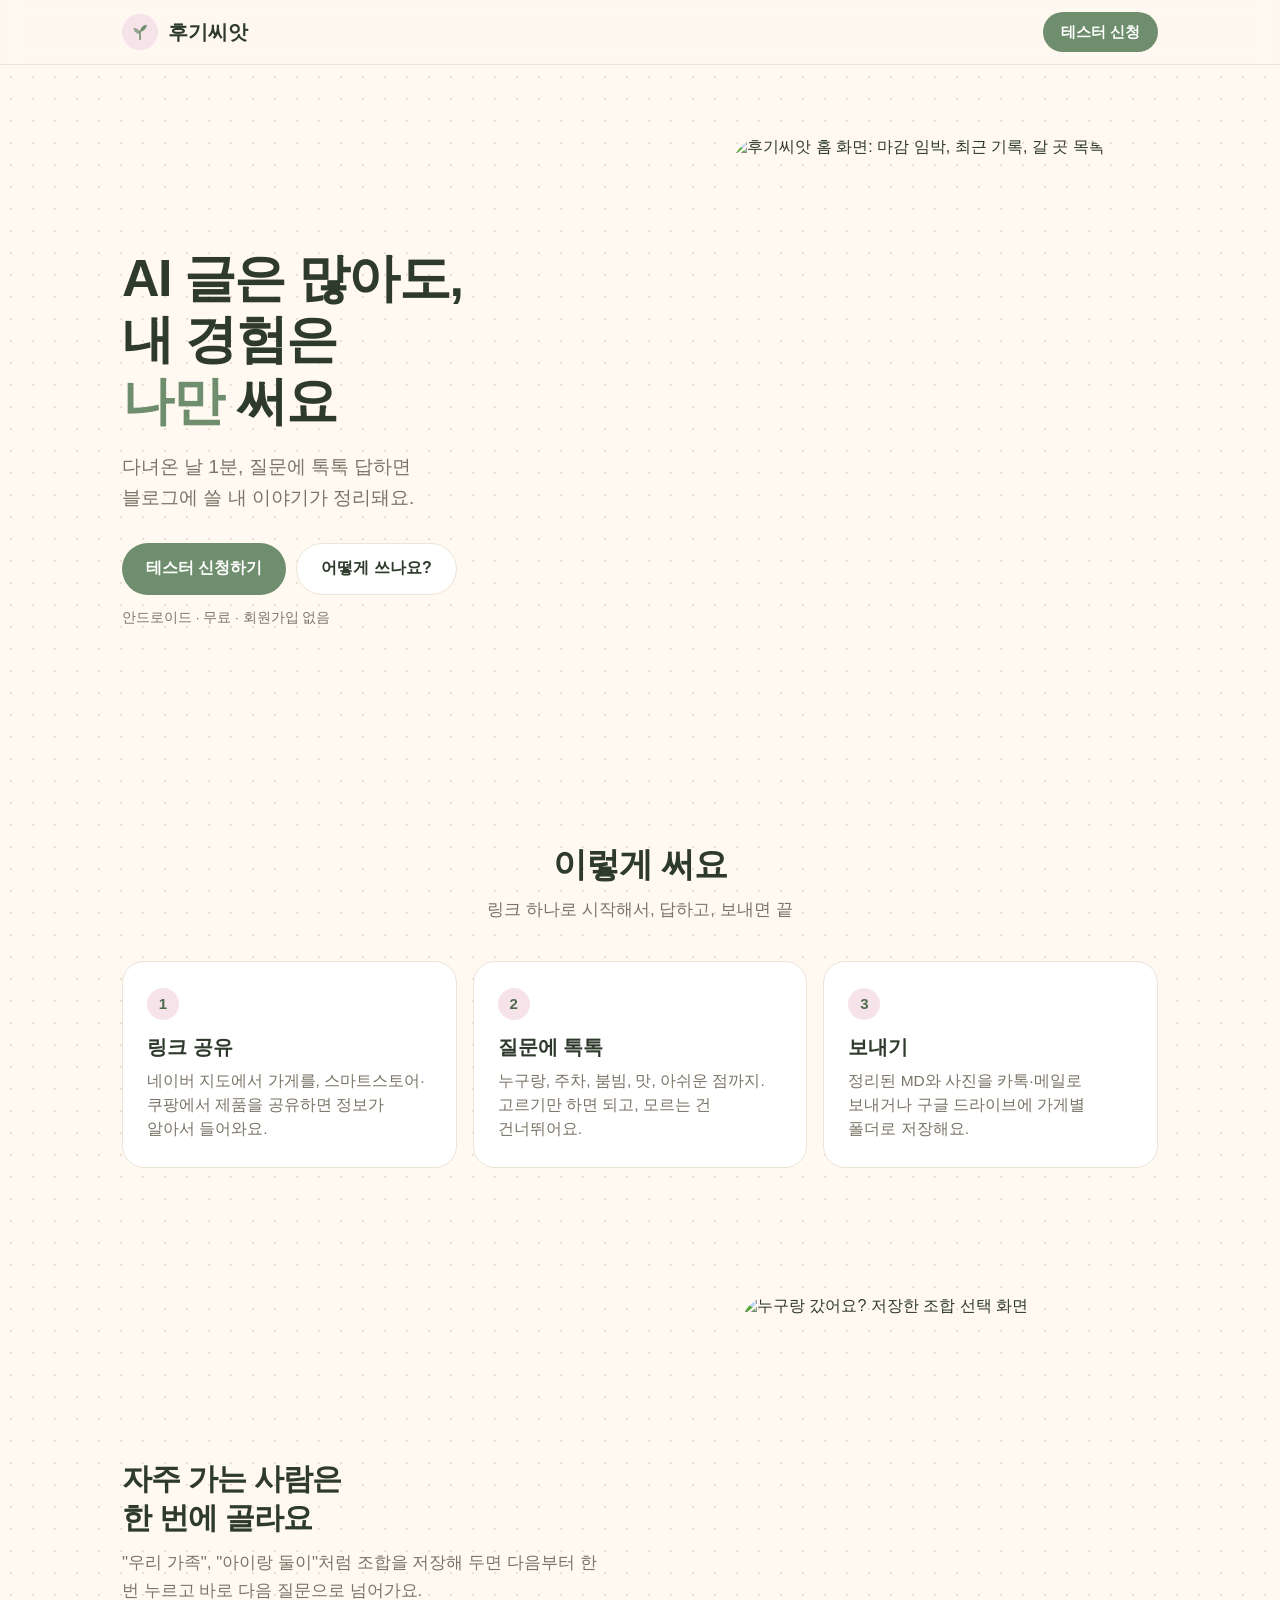
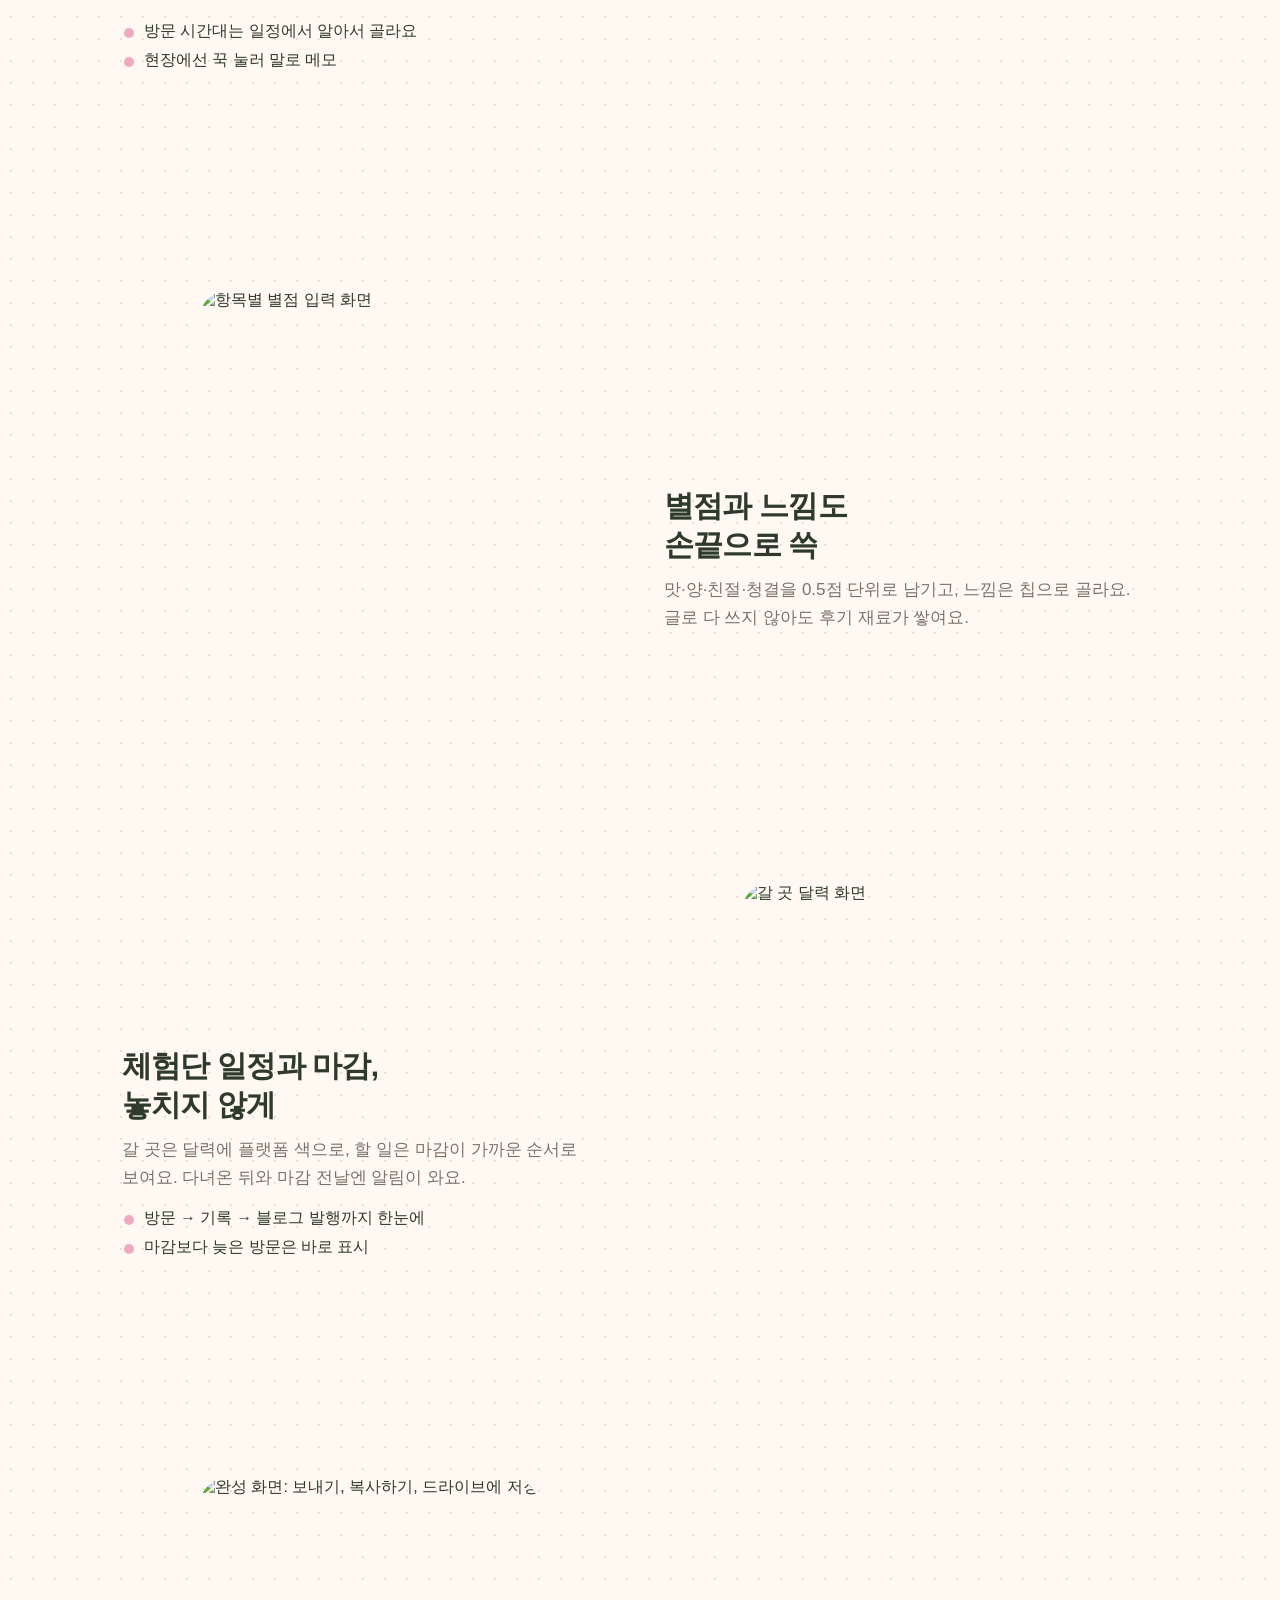
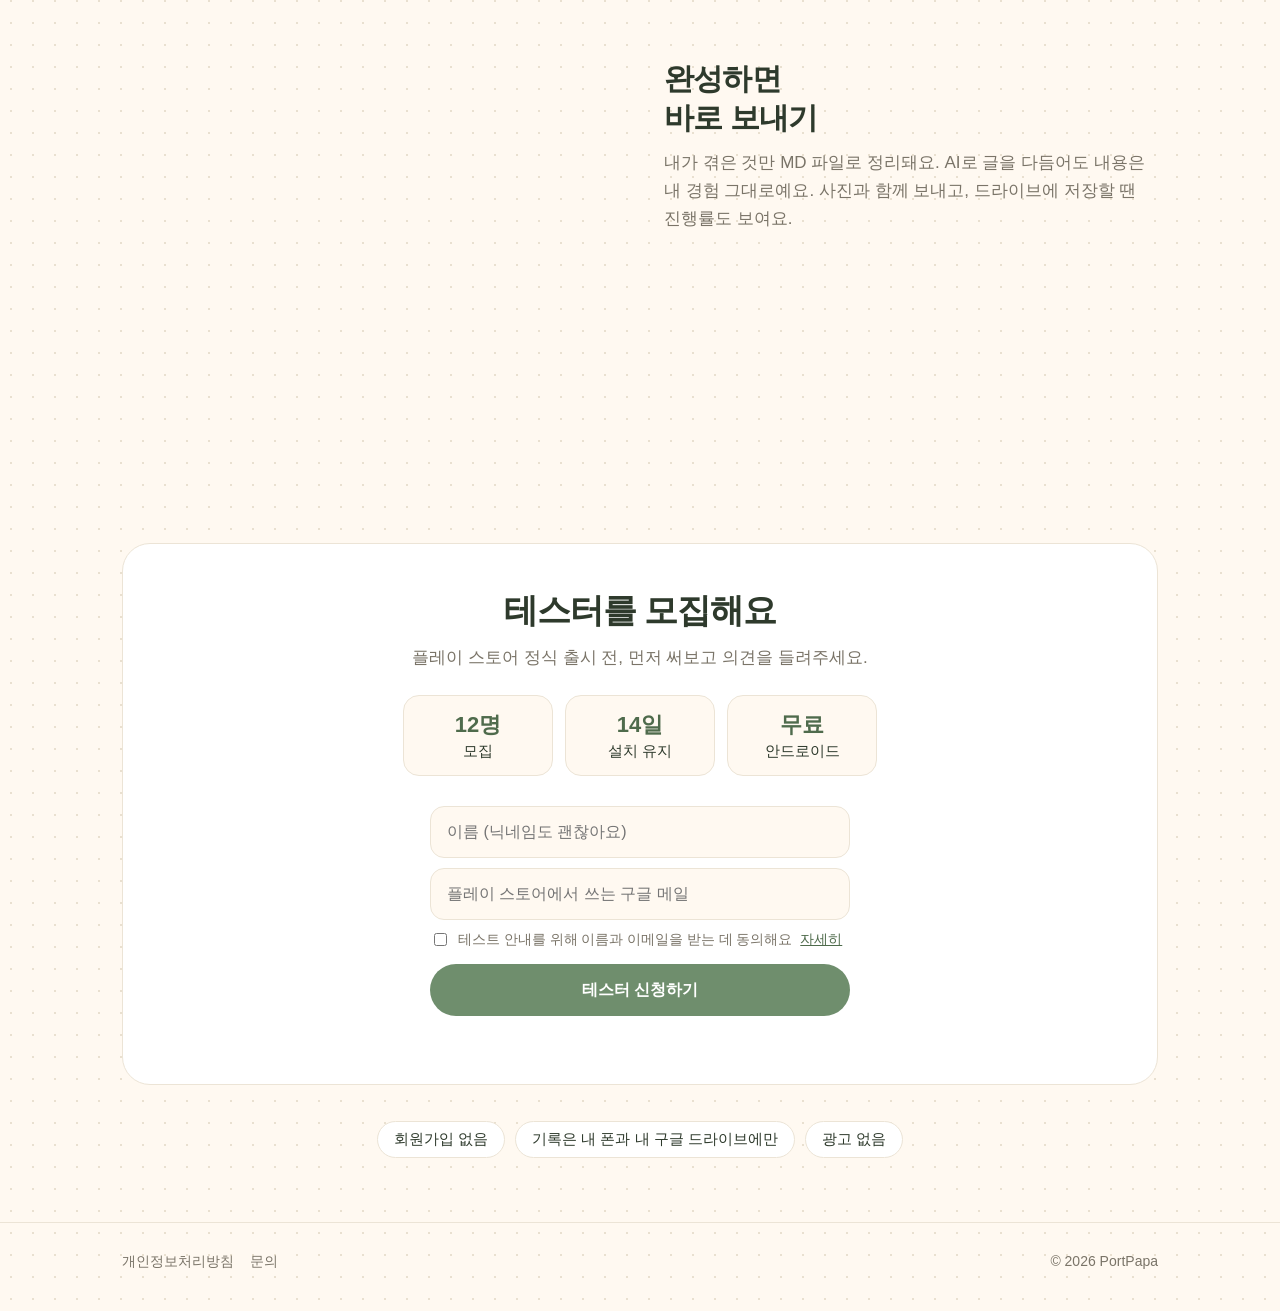
==== public/app/index.html @ 8b4eb690 "hugissiat.com 글쓰기 설정 스튜디오 1차: 블로그 디자인 결 분석, 글 구성 6종, 네이버 에디터형 미리보기, 설정 파일" ====
<!doctype html>
<html lang="ko">
<head>
<meta charset="utf-8">
<meta name="viewport" content="width=device-width,initial-scale=1,viewport-fit=cover">
<title>후기씨앗 - 내 경험으로 쓰는 블로그</title>
<meta name="description" content="AI가 쓴 티 나는 글 말고, 내가 겪은 이야기로. 다녀온 날 1분, 질문에 답하면 블로그 글감이 정리돼요.">
<meta property="og:title" content="후기씨앗 - 내 경험으로 쓰는 블로그">
<meta property="og:description" content="AI 글은 많아도, 내 경험은 나만 써요.">
<meta property="og:image" content="https://app.hugissiat.com/img/feature-1024x500.png">
<meta property="og:url" content="https://app.hugissiat.com/">
<meta name="theme-color" content="#6F8E6D">
<link rel="icon" href="/img/icon-512.png">
<link rel="preload" as="font" type="font/woff2" crossorigin href="https://cdn.jsdelivr.net/gh/projectnoonnu/2404@1.0/Freesentation-7Bold.woff2">
<style>
@font-face{font-family:'Freesentation';src:url('https://cdn.jsdelivr.net/gh/projectnoonnu/2404@1.0/Freesentation-4Regular.woff2') format('woff2');font-weight:400;font-display:swap}
@font-face{font-family:'Freesentation';src:url('https://cdn.jsdelivr.net/gh/projectnoonnu/2404@1.0/Freesentation-6SemiBold.woff2') format('woff2');font-weight:600;font-display:swap}
@font-face{font-family:'Freesentation';src:url('https://cdn.jsdelivr.net/gh/projectnoonnu/2404@1.0/Freesentation-8ExtraBold.woff2') format('woff2');font-weight:800;font-display:swap}
:root{--sage:#6F8E6D;--sage-d:#4F6B4C;--ink:#2E3A2C;--sub:#7A7468;--blush:#F6E2E9;--petal:#EFA9C0;--bg:#FFF9F1;--line:#ECE4D6;--card:#fff}
*{box-sizing:border-box}
html{scroll-behavior:smooth}
body{margin:0;font-family:'Freesentation',-apple-system,'Apple SD Gothic Neo','Malgun Gothic',sans-serif;color:var(--ink);background:var(--bg);background-image:radial-gradient(#E9E0D0 1px,transparent 1px);background-size:22px 22px;-webkit-font-smoothing:antialiased;word-break:keep-all}
a{color:inherit}
.wrap{max-width:1080px;margin:0 auto;padding:0 22px}
header{position:sticky;top:0;z-index:10;background:rgba(255,249,241,.86);backdrop-filter:blur(10px);border-bottom:1px solid var(--line)}
header .wrap{display:flex;align-items:center;justify-content:space-between;height:64px}
.logo{display:flex;align-items:center;gap:10px;font-weight:800;font-size:20px;text-decoration:none}
.logo i{width:36px;height:36px;border-radius:50%;background:var(--blush);display:flex;align-items:center;justify-content:center;color:var(--sage)}
.logo svg{width:22px;height:22px}
.btn{display:inline-flex;align-items:center;justify-content:center;gap:8px;height:52px;padding:0 24px;border-radius:26px;background:var(--sage);color:#fff;font-weight:700;font-size:16px;text-decoration:none;border:0;transition:background .15s}
.btn:hover{background:var(--sage-d)}
.btn.ghost{background:var(--card);color:var(--ink);border:1px solid var(--line)}
.btn.sm{height:40px;padding:0 18px;font-size:14.5px}
.hero{display:grid;grid-template-columns:1.05fr .95fr;gap:40px;align-items:center;padding:72px 0 40px}
.hero h1{font-size:52px;line-height:1.18;letter-spacing:-1.5px;margin:0;font-weight:800}
.hero h1 em{font-style:normal;color:var(--sage)}
.hero p{font-size:19px;line-height:1.6;color:var(--sub);margin:20px 0 30px}
.cta{display:flex;gap:10px;flex-wrap:wrap}
.note{font-size:13.5px;color:var(--sub);margin-top:14px}
.shot{position:relative;overflow:hidden;border-radius:8.76% 8.76% 0 0/5.54% 5.54% 0 0;aspect-ratio:822/1300;-webkit-mask-image:linear-gradient(180deg,#000 82%,transparent);mask-image:linear-gradient(180deg,#000 82%,transparent)}
.shot img{width:100%;display:block}
.hero .shot{max-width:380px;justify-self:center;width:100%}
section{padding:64px 0}
.h2{font-size:34px;letter-spacing:-1px;margin:0 0 10px;font-weight:800;text-align:center}
.lead{font-size:17px;color:var(--sub);text-align:center;margin:0 0 40px}
.steps{display:grid;grid-template-columns:repeat(3,1fr);gap:16px}
.step{background:var(--card);border:1px solid var(--line);border-radius:22px;padding:26px 24px}
.step b{display:inline-flex;width:32px;height:32px;border-radius:50%;background:var(--blush);color:var(--sage-d);align-items:center;justify-content:center;font-size:15px;margin-bottom:14px}
.step h3{margin:0 0 8px;font-size:20px}
.step p{margin:0;color:var(--sub);line-height:1.55;font-size:15.5px}
.feats{display:grid;gap:56px}
.feat{display:grid;grid-template-columns:1fr 1fr;gap:48px;align-items:center}
.feat:nth-child(even) .txt{order:2}
.feat .txt h3{font-size:30px;letter-spacing:-.8px;margin:0 0 12px;line-height:1.3}
.feat .txt p{font-size:17px;color:var(--sub);line-height:1.65;margin:0}
.feat .txt ul{margin:16px 0 0;padding:0;list-style:none;display:grid;gap:8px}
.feat .txt li{font-size:15.5px;padding-left:22px;position:relative}
.feat .txt li::before{content:'';position:absolute;left:2px;top:7px;width:10px;height:10px;border-radius:50%;background:var(--petal)}
.feat .shot{max-width:340px;width:100%;justify-self:center}
.tester{background:var(--card);border:1px solid var(--line);border-radius:28px;padding:44px 32px;text-align:center}
.tester .h2{margin-bottom:12px}
.tl{display:flex;justify-content:center;gap:12px;flex-wrap:wrap;margin:26px 0 30px}
.tl div{background:var(--bg);border:1px solid var(--line);border-radius:16px;padding:14px 18px;font-size:15px;min-width:150px}
.tl div b{display:block;font-size:22px;color:var(--sage-d);margin-bottom:2px}
.trust{display:flex;justify-content:center;gap:10px;flex-wrap:wrap;margin-top:36px}
.trust span{background:var(--card);border:1px solid var(--line);border-radius:999px;padding:8px 16px;font-size:14.5px}
[hidden]{display:none!important}
.tform{display:grid;gap:10px;max-width:420px;margin:0 auto;text-align:left}
.tform input[type=text],.tform input[type=email]{height:52px;border-radius:14px;border:1px solid var(--line);background:var(--bg);padding:0 16px;font:inherit;font-size:16px;color:var(--ink)}
.tform input:focus{outline:2px solid var(--sage);outline-offset:1px}
.tform .hp{position:absolute;left:-9999px;width:1px;height:1px}
.agree{display:flex;gap:8px;align-items:flex-start;font-size:13.5px;color:var(--sub);line-height:1.5}.agree input{margin-top:3px;accent-color:var(--sage)}.agree a{color:var(--sage-d)}
.tform .btn{width:100%;margin-top:4px}
.terr{color:#D9534F;font-size:14px;font-weight:600;min-height:1em;text-align:center}
.tdone{max-width:440px;margin:0 auto;display:grid;gap:10px;text-align:left}
.tdone-h{text-align:center;font-size:18px;margin-bottom:4px}
.tstep{display:flex;gap:14px;align-items:center;background:var(--bg);border:1px solid var(--line);border-radius:16px;padding:14px 16px;text-decoration:none;color:var(--ink)}
.tstep i{flex:none;width:32px;height:32px;border-radius:50%;background:var(--sage);color:#fff;font-style:normal;font-weight:800;display:flex;align-items:center;justify-content:center}
.tstep span{display:grid;gap:2px}.tstep small{color:var(--sub);font-size:13.5px;line-height:1.45}
.tstep.off{opacity:.45;pointer-events:none}.tstep.off i{background:#B9B3A8}
footer{border-top:1px solid var(--line);padding:30px 0 40px;color:var(--sub);font-size:14px}
footer .wrap{display:flex;justify-content:space-between;gap:16px;flex-wrap:wrap}
footer a{text-decoration:none;margin-right:16px}
@media (max-width:820px){
  .hero{grid-template-columns:1fr;padding:44px 0 20px;text-align:center}
  .hero h1{font-size:36px}
  .hero p{font-size:17px}
  .cta{justify-content:center}
  .hero .shot{max-width:300px}
  .steps{grid-template-columns:1fr}
  .feat{grid-template-columns:1fr;gap:24px;text-align:center}
  .feat:nth-child(even) .txt{order:0}
  .feat .txt ul{justify-items:center}
  .feat .shot{max-width:290px}
  .h2{font-size:28px}
  section{padding:48px 0}
  header .btn.sm{display:none}
  .tl{flex-wrap:nowrap;gap:8px}.tl div{min-width:0;flex:1;padding:12px 6px;font-size:13.5px}.tl div b{font-size:19px}
}
</style>
</head>
<body>
<header><div class="wrap">
  <a class="logo" href="/"><i><svg viewBox="0 0 48 48" aria-hidden="true"><path d="M24 40 V22" stroke="currentColor" stroke-width="3.5" stroke-linecap="round"/><path d="M24 28 C15 28 10 21 10 15 C18 15 24 21 24 28Z" fill="currentColor" opacity=".75"/><path d="M24 23 C25 14 32 8 39 8 C38 17 31 23 24 23Z" fill="currentColor"/></svg></i>후기씨앗</a>
  <a class="btn sm" href="#tester">테스터 신청</a>
</div></header>

<main>
<div class="wrap">
  <div class="hero">
    <div>
      <h1>AI 글은 많아도,<br>내 경험은<br><em>나만</em> 써요</h1>
      <p>다녀온 날 1분, 질문에 톡톡 답하면<br>블로그에 쓸 내 이야기가 정리돼요.</p>
      <div class="cta"><a class="btn" href="#tester">테스터 신청하기</a><a class="btn ghost" href="#how">어떻게 쓰나요?</a></div>
      <div class="note">안드로이드 · 무료 · 회원가입 없음</div>
    </div>
    <div class="shot"><img src="/img/phone-1.webp" alt="후기씨앗 홈 화면: 마감 임박, 최근 기록, 갈 곳 목록"></div>
  </div>
</div>

<section id="how"><div class="wrap">
  <h2 class="h2">이렇게 써요</h2>
  <p class="lead">링크 하나로 시작해서, 답하고, 보내면 끝</p>
  <div class="steps">
    <div class="step"><b>1</b><h3>링크 공유</h3><p>네이버 지도에서 가게를, 스마트스토어·쿠팡에서 제품을 공유하면 정보가 알아서 들어와요.</p></div>
    <div class="step"><b>2</b><h3>질문에 톡톡</h3><p>누구랑, 주차, 붐빔, 맛, 아쉬운 점까지. 고르기만 하면 되고, 모르는 건 건너뛰어요.</p></div>
    <div class="step"><b>3</b><h3>보내기</h3><p>정리된 MD와 사진을 카톡·메일로 보내거나 구글 드라이브에 가게별 폴더로 저장해요.</p></div>
  </div>
</div></section>

<section><div class="wrap feats">
  <div class="feat">
    <div class="txt"><h3>자주 가는 사람은<br>한 번에 골라요</h3><p>"우리 가족", "아이랑 둘이"처럼 조합을 저장해 두면 다음부터 한 번 누르고 바로 다음 질문으로 넘어가요.</p>
      <ul><li>방문 시간대는 일정에서 알아서 골라요</li><li>현장에선 꾹 눌러 말로 메모</li></ul></div>
    <div class="shot"><img src="/img/phone-2.webp" alt="누구랑 갔어요? 저장한 조합 선택 화면" loading="lazy"></div>
  </div>
  <div class="feat">
    <div class="txt"><h3>별점과 느낌도<br>손끝으로 쓱</h3><p>맛·양·친절·청결을 0.5점 단위로 남기고, 느낌은 칩으로 골라요. 글로 다 쓰지 않아도 후기 재료가 쌓여요.</p></div>
    <div class="shot"><img src="/img/phone-3.webp" alt="항목별 별점 입력 화면" loading="lazy"></div>
  </div>
  <div class="feat">
    <div class="txt"><h3>체험단 일정과 마감,<br>놓치지 않게</h3><p>갈 곳은 달력에 플랫폼 색으로, 할 일은 마감이 가까운 순서로 보여요. 다녀온 뒤와 마감 전날엔 알림이 와요.</p>
      <ul><li>방문 → 기록 → 블로그 발행까지 한눈에</li><li>마감보다 늦은 방문은 바로 표시</li></ul></div>
    <div class="shot"><img src="/img/phone-5.webp" alt="갈 곳 달력 화면" loading="lazy"></div>
  </div>
  <div class="feat">
    <div class="txt"><h3>완성하면<br>바로 보내기</h3><p>내가 겪은 것만 MD 파일로 정리돼요. AI로 글을 다듬어도 내용은 내 경험 그대로예요. 사진과 함께 보내고, 드라이브에 저장할 땐 진행률도 보여요.</p></div>
    <div class="shot"><img src="/img/phone-4.webp" alt="완성 화면: 보내기, 복사하기, 드라이브에 저장" loading="lazy"></div>
  </div>
</div></section>

<section id="tester"><div class="wrap">
  <div class="tester">
    <h2 class="h2">테스터를 모집해요</h2>
    <p class="lead" style="margin-bottom:0">플레이 스토어 정식 출시 전, 먼저 써보고 의견을 들려주세요.</p>
    <div class="tl"><div><b>12명</b>모집</div><div><b>14일</b>설치 유지</div><div><b>무료</b>안드로이드</div></div>
    <form id="tform" class="tform" novalidate>
      <input name="name" type="text" placeholder="이름 (닉네임도 괜찮아요)" autocomplete="name" required>
      <input name="email" type="email" placeholder="플레이 스토어에서 쓰는 구글 메일" autocomplete="email" required>
      <input name="website" type="text" tabindex="-1" autocomplete="off" class="hp" aria-hidden="true">
      <label class="agree"><input type="checkbox" name="agree"> 테스트 안내를 위해 이름과 이메일을 받는 데 동의해요 <a href="/privacy.html#tester" target="_blank">자세히</a></label>
      <button class="btn" type="submit">테스터 신청하기</button>
      <div class="terr" id="terr"></div>
    </form>
    <div id="tdone" class="tdone" hidden>
      <b class="tdone-h">신청됐어요! 아래 순서대로 해주세요</b>
      <a class="tstep" id="s1" target="_blank" rel="noopener"><i>1</i><span><b>테스터 그룹 가입</b><small>신청한 구글 계정으로 "그룹 가입"을 눌러요. 이때 테스터로 등록돼요.</small></span></a>
      <a class="tstep" id="s2" target="_blank" rel="noopener"><i>2</i><span><b>테스트 참여하기</b><small>"테스터 되기"를 눌러요.</small></span></a>
      <a class="tstep" id="s3" target="_blank" rel="noopener"><i>3</i><span><b>플레이 스토어에서 설치</b><small>설치 후 14일 동안 지우지 말아 주세요.</small></span></a>
      <div class="note" id="tnote"></div>
    </div>
  </div>
  <div class="trust"><span>회원가입 없음</span><span>기록은 내 폰과 내 구글 드라이브에만</span><span>광고 없음</span></div>
</div></section>
</main>

<footer><div class="wrap">
  <div><a href="/privacy.html">개인정보처리방침</a><a href="mailto:hello@hugissiat.com">문의</a></div>
  <div>© 2026 PortPapa</div>
</div></footer>
<script>
(()=>{const OPEN=false;const f=document.getElementById('tform');if(!f)return;const err=document.getElementById('terr');
f.addEventListener('submit',async e=>{e.preventDefault();err.textContent='';const fd=new FormData(f);
  const o={name:fd.get('name'),email:fd.get('email'),website:fd.get('website'),agree:!!fd.get('agree')};
  if(!String(o.name).trim()){err.textContent='이름을 적어주세요';return}
  if(!/^[^\s@]+@[^\s@]+\.[^\s@]+$/.test(String(o.email).trim())){err.textContent='이메일 주소를 확인해 주세요';return}
  if(!o.agree){err.textContent='개인정보 수집에 동의해 주세요';return}
  const btn=f.querySelector('button');btn.disabled=true;btn.textContent='신청하는 중…';
  try{const r=await fetch('/api/tester',{method:'POST',headers:{'content-type':'application/json'},body:JSON.stringify(o)});const j=await r.json();
    if(!j.ok){err.textContent=j.error||'신청하지 못했어요';btn.disabled=false;btn.textContent='테스터 신청하기';return}
    document.getElementById('s1').href=j.group;document.getElementById('s2').href=j.optin;document.getElementById('s3').href=j.store;
    if(!OPEN){document.getElementById('s2').classList.add('off');document.getElementById('s3').classList.add('off');document.getElementById('tnote').textContent='지금은 구글 검토 중이라 1번만 해두시면 돼요. 2·3번이 열리면 메일로 알려드릴게요.'}
    else document.getElementById('tnote').textContent=j.again?'이미 신청하셨어요. 위 순서만 다시 확인해 주세요.':'';
    f.hidden=true;document.getElementById('tdone').hidden=false;
  }catch(x){err.textContent='인터넷 연결을 확인해 주세요';btn.disabled=false;btn.textContent='테스터 신청하기'}});
})();
</script>
</body>
</html>
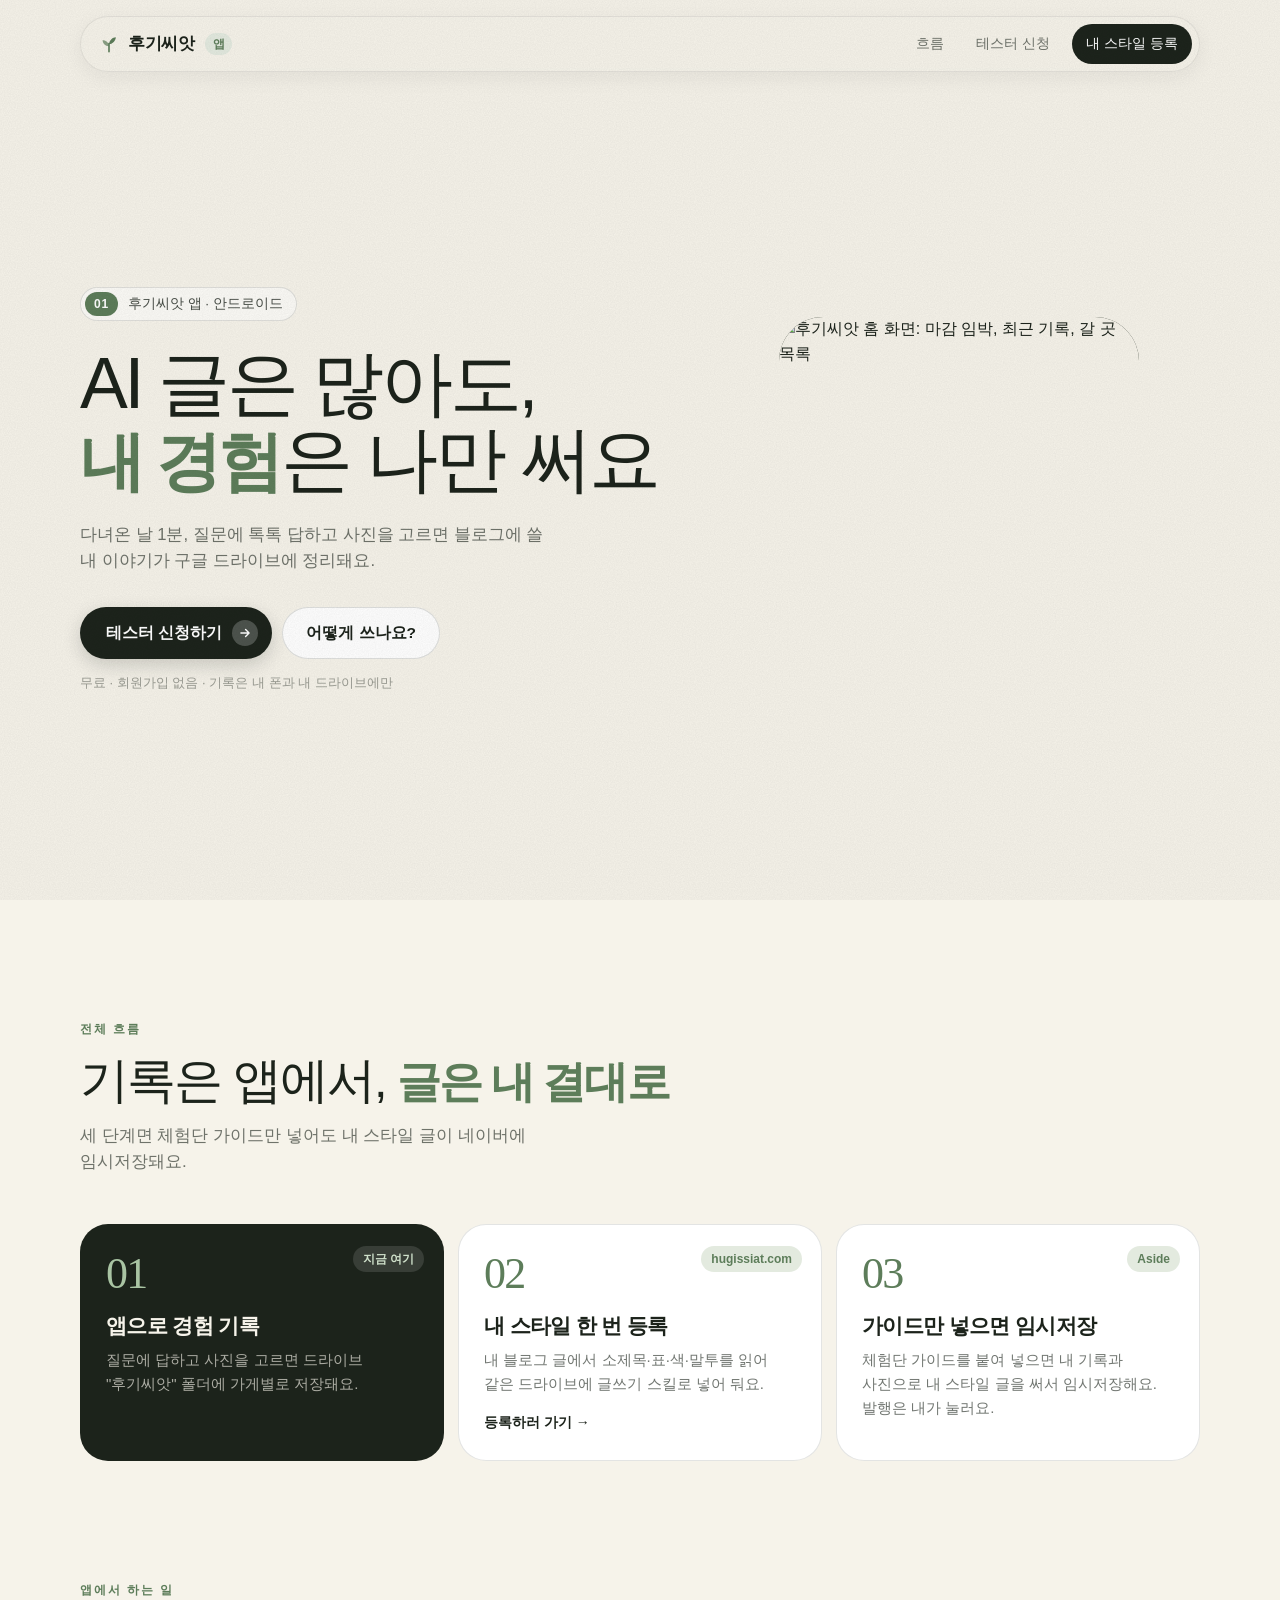
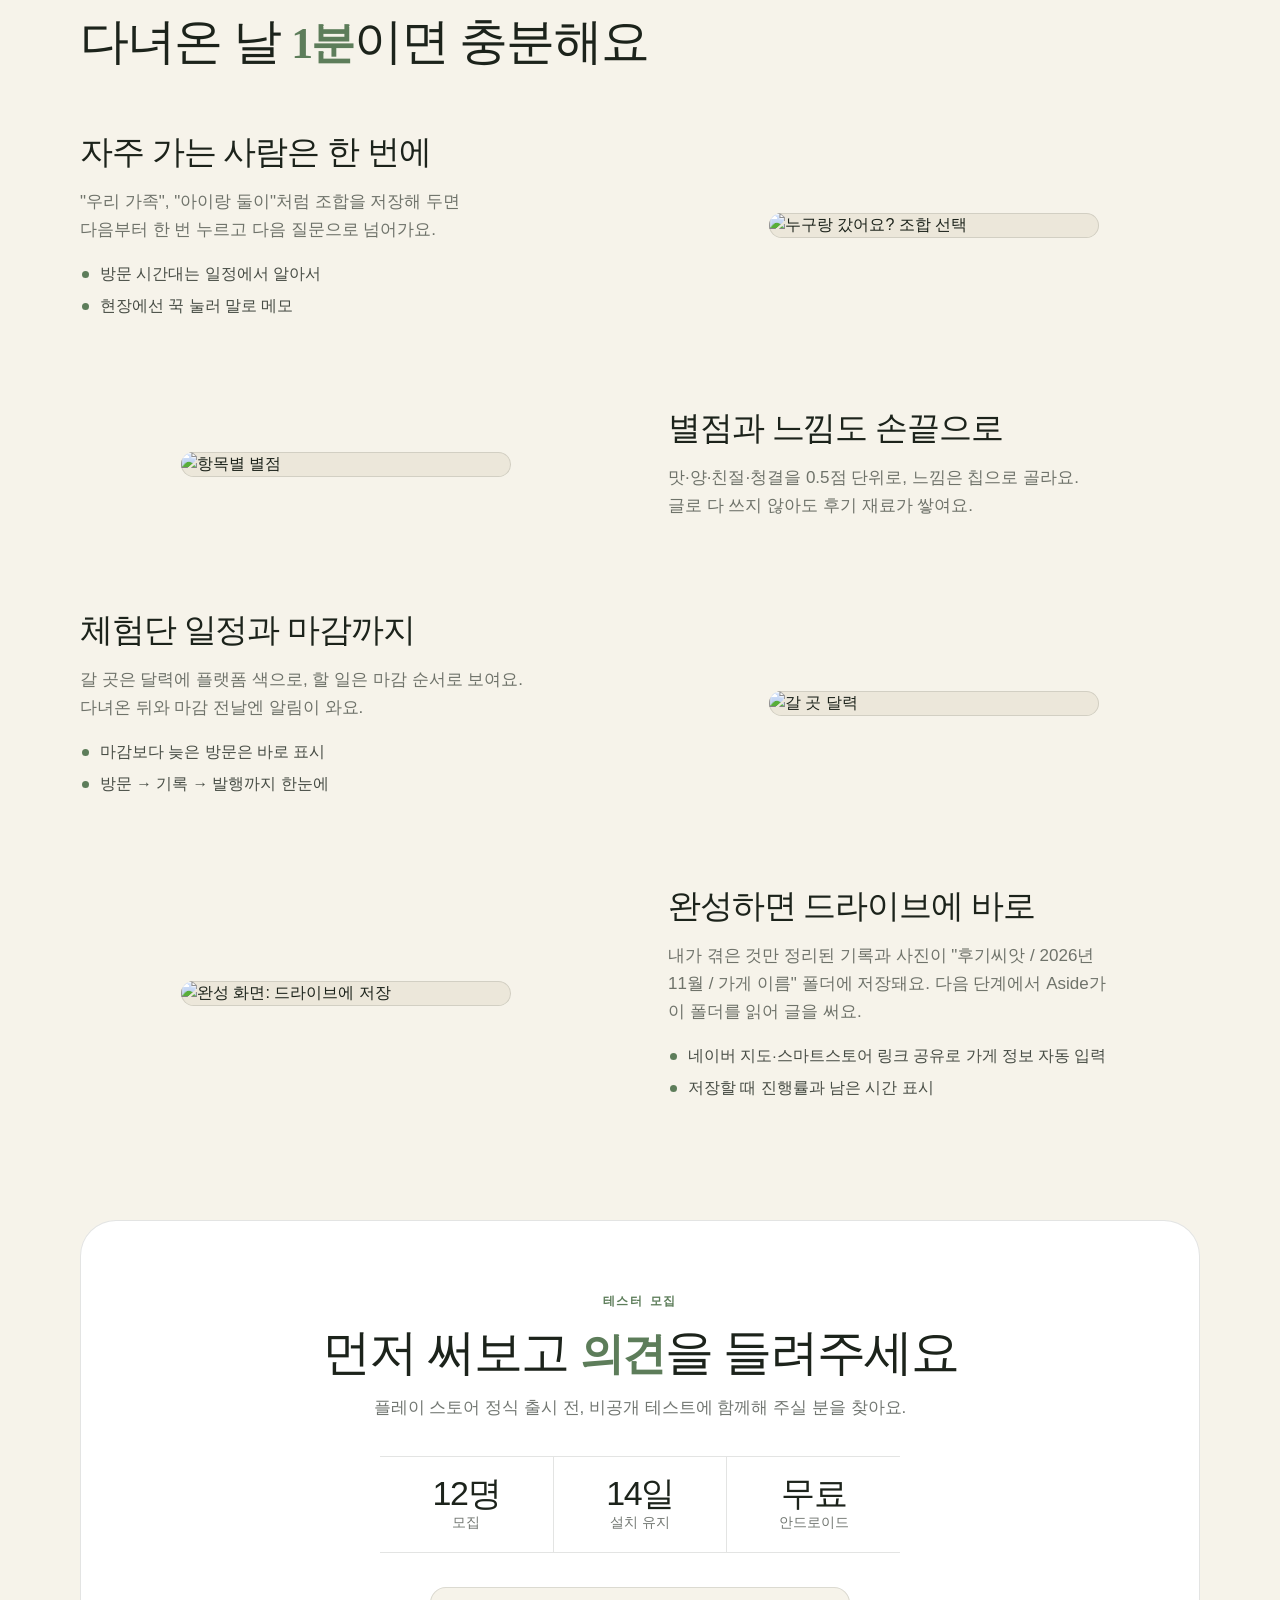
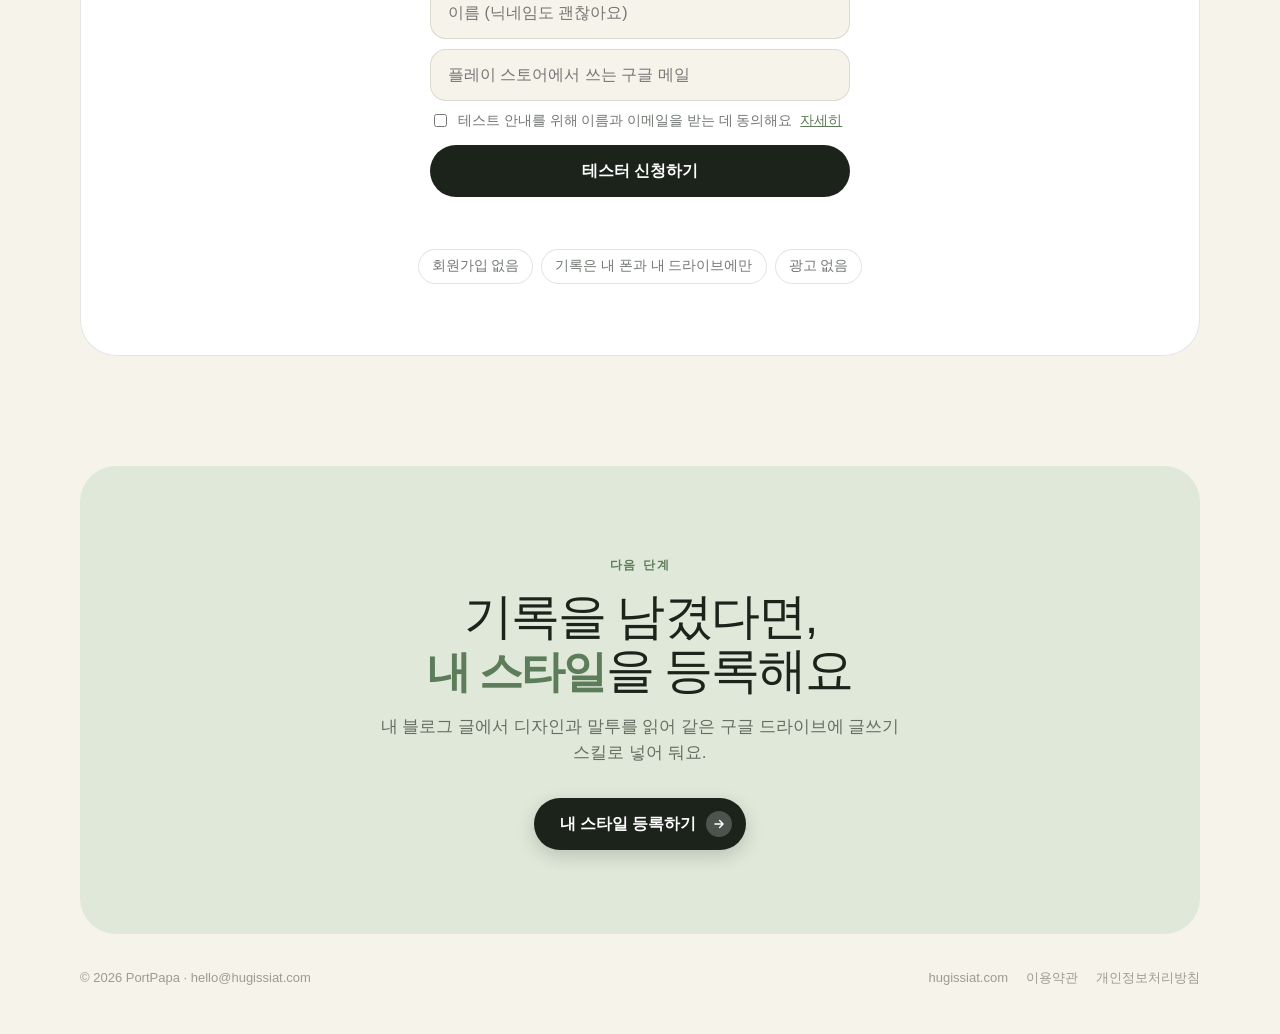
==== commit 928323c8: "Style registration flow + Drive save, skill bundle, app page redesign" ====
--- a/public/app/index.html
+++ b/public/app/index.html
@@ -3,157 +3,161 @@
 <head>
 <meta charset="utf-8">
 <meta name="viewport" content="width=device-width,initial-scale=1,viewport-fit=cover">
-<title>후기씨앗 - 내 경험으로 쓰는 블로그</title>
+<title>후기씨앗 앱 - 다녀온 날 1분, 내 경험을 기록해요</title>
 <meta name="description" content="AI가 쓴 티 나는 글 말고, 내가 겪은 이야기로. 다녀온 날 1분, 질문에 답하면 블로그 글감이 정리돼요.">
 <meta property="og:title" content="후기씨앗 - 내 경험으로 쓰는 블로그">
 <meta property="og:description" content="AI 글은 많아도, 내 경험은 나만 써요.">
 <meta property="og:image" content="https://app.hugissiat.com/img/feature-1024x500.png">
 <meta property="og:url" content="https://app.hugissiat.com/">
-<meta name="theme-color" content="#6F8E6D">
+<meta name="theme-color" content="#f6f3ea">
 <link rel="icon" href="/img/icon-512.png">
-<link rel="preload" as="font" type="font/woff2" crossorigin href="https://cdn.jsdelivr.net/gh/projectnoonnu/2404@1.0/Freesentation-7Bold.woff2">
+<link rel="stylesheet" href="https://hangeul.pstatic.net/hangeul_static/css/maru-buri.css">
 <style>
+html,body{background:#f6f3ea}
 @font-face{font-family:'Freesentation';src:url('https://cdn.jsdelivr.net/gh/projectnoonnu/2404@1.0/Freesentation-4Regular.woff2') format('woff2');font-weight:400;font-display:swap}
+@font-face{font-family:'Freesentation';src:url('https://cdn.jsdelivr.net/gh/projectnoonnu/2404@1.0/Freesentation-5Medium.woff2') format('woff2');font-weight:500;font-display:swap}
 @font-face{font-family:'Freesentation';src:url('https://cdn.jsdelivr.net/gh/projectnoonnu/2404@1.0/Freesentation-6SemiBold.woff2') format('woff2');font-weight:600;font-display:swap}
-@font-face{font-family:'Freesentation';src:url('https://cdn.jsdelivr.net/gh/projectnoonnu/2404@1.0/Freesentation-8ExtraBold.woff2') format('woff2');font-weight:800;font-display:swap}
-:root{--sage:#6F8E6D;--sage-d:#4F6B4C;--ink:#2E3A2C;--sub:#7A7468;--blush:#F6E2E9;--petal:#EFA9C0;--bg:#FFF9F1;--line:#ECE4D6;--card:#fff}
-*{box-sizing:border-box}
-html{scroll-behavior:smooth}
-body{margin:0;font-family:'Freesentation',-apple-system,'Apple SD Gothic Neo','Malgun Gothic',sans-serif;color:var(--ink);background:var(--bg);background-image:radial-gradient(#E9E0D0 1px,transparent 1px);background-size:22px 22px;-webkit-font-smoothing:antialiased;word-break:keep-all}
-a{color:inherit}
-.wrap{max-width:1080px;margin:0 auto;padding:0 22px}
-header{position:sticky;top:0;z-index:10;background:rgba(255,249,241,.86);backdrop-filter:blur(10px);border-bottom:1px solid var(--line)}
-header .wrap{display:flex;align-items:center;justify-content:space-between;height:64px}
-.logo{display:flex;align-items:center;gap:10px;font-weight:800;font-size:20px;text-decoration:none}
-.logo i{width:36px;height:36px;border-radius:50%;background:var(--blush);display:flex;align-items:center;justify-content:center;color:var(--sage)}
-.logo svg{width:22px;height:22px}
-.btn{display:inline-flex;align-items:center;justify-content:center;gap:8px;height:52px;padding:0 24px;border-radius:26px;background:var(--sage);color:#fff;font-weight:700;font-size:16px;text-decoration:none;border:0;transition:background .15s}
-.btn:hover{background:var(--sage-d)}
-.btn.ghost{background:var(--card);color:var(--ink);border:1px solid var(--line)}
-.btn.sm{height:40px;padding:0 18px;font-size:14.5px}
-.hero{display:grid;grid-template-columns:1.05fr .95fr;gap:40px;align-items:center;padding:72px 0 40px}
-.hero h1{font-size:52px;line-height:1.18;letter-spacing:-1.5px;margin:0;font-weight:800}
-.hero h1 em{font-style:normal;color:var(--sage)}
-.hero p{font-size:19px;line-height:1.6;color:var(--sub);margin:20px 0 30px}
-.cta{display:flex;gap:10px;flex-wrap:wrap}
-.note{font-size:13.5px;color:var(--sub);margin-top:14px}
-.shot{position:relative;overflow:hidden;border-radius:8.76% 8.76% 0 0/5.54% 5.54% 0 0;aspect-ratio:822/1300;-webkit-mask-image:linear-gradient(180deg,#000 82%,transparent);mask-image:linear-gradient(180deg,#000 82%,transparent)}
+:root{--bg:#f6f3ea;--bg2:#ece7da;--ink:#1c231b;--ink-80:rgba(28,35,27,.8);--ink-60:rgba(28,35,27,.62);--ink-40:rgba(28,35,27,.42);--line:rgba(28,35,27,.12);--sage:#5d7d5a;--sage-soft:#e3eadf;--ease:cubic-bezier(.22,1,.36,1);--ease2:cubic-bezier(.4,0,.2,1);--serif:'MaruBuri','Nanum Myeongjo',serif;--sans:'Freesentation',-apple-system,'Apple SD Gothic Neo','Malgun Gothic',sans-serif}
+*{box-sizing:border-box}html{overflow-x:clip;scroll-behavior:smooth}
+body{margin:0;font-family:var(--sans);color:var(--ink);-webkit-font-smoothing:antialiased;word-break:keep-all;line-height:1.55}
+a{color:inherit}::selection{background:#cfdcc9}
+:focus-visible{outline:2px solid var(--sage);outline-offset:3px;border-radius:999px}
+[hidden]{display:none!important}
+.grain{position:fixed;inset:0;pointer-events:none;z-index:90;opacity:.07;mix-blend-mode:multiply;background-image:url("data:image/svg+xml;utf8,<svg xmlns='http://www.w3.org/2000/svg' width='160' height='160'><filter id='n'><feTurbulence type='fractalNoise' baseFrequency='.85' numOctaves='2' stitchTiles='stitch'/><feColorMatrix values='0 0 0 0 0  0 0 0 0 0  0 0 0 0 0  0 0 0 .9 0'/></filter><rect width='100%' height='100%' filter='url(%23n)'/></svg>")}
+.nav{position:fixed;top:16px;left:0;right:0;margin:0 auto;z-index:50;width:min(1120px,calc(100% - 32px));display:flex;align-items:center;justify-content:space-between;padding:8px 8px 8px 18px;border-radius:999px;background:rgba(246,243,234,.72);backdrop-filter:blur(14px) saturate(1.2);-webkit-backdrop-filter:blur(14px) saturate(1.2);box-shadow:inset 0 0 0 1px rgba(28,35,27,.08),0 6px 20px rgba(28,35,27,.06)}
+.mark{display:flex;align-items:center;gap:8px;font-weight:600;font-size:17px;letter-spacing:-.02em;text-decoration:none}.mark svg{width:22px;height:22px;color:var(--sage)}.mark small{font-size:12px;font-weight:600;color:var(--sage);background:var(--sage-soft);border-radius:999px;padding:2px 8px;margin-left:2px}
+.nav .links{display:flex;align-items:center;gap:4px}
+.nav .links a{font-size:14px;font-weight:500;color:var(--ink-60);text-decoration:none;padding:9px 14px;border-radius:999px;transition:color .2s,background .2s}
+.nav .links a:hover{color:var(--ink);background:rgba(28,35,27,.05)}
+.nav .links a.solid{background:var(--ink);color:#fff;margin-left:4px}.nav .links a.solid:hover{background:#2c362a}
+.hero{width:min(1120px,calc(100% - 48px));margin:0 auto;min-height:100vh;min-height:100dvh;display:grid;grid-template-columns:1.1fr .9fr;gap:48px;align-items:center;padding:120px 0 40px}
+.badge{display:inline-flex;align-items:center;gap:10px;padding:5px 14px 5px 5px;border-radius:999px;background:rgba(255,255,255,.55);box-shadow:inset 0 0 0 1px var(--line);font-size:13.5px;color:var(--ink-80)}
+.badge b{font-weight:600;font-size:12px;letter-spacing:.06em;background:var(--sage);color:#fff;border-radius:999px;padding:3px 9px}
+h1{margin:24px 0 0;font-weight:500;font-size:clamp(42px,5.6vw,84px);line-height:1.06;letter-spacing:-.045em}
+h1 .ln{display:block}
+h1 em,h2 em{font-style:normal;font-family:var(--serif);font-weight:600;font-size:.9em;color:var(--sage);letter-spacing:-.04em}
+.lead{margin:24px 0 0;max-width:30rem;font-size:clamp(16px,1.3vw,19px);line-height:1.6;color:var(--ink-60)}
+.cta{display:flex;flex-wrap:wrap;gap:10px;margin-top:32px}
+.btn{display:inline-flex;align-items:center;gap:10px;height:52px;padding:0 24px;border-radius:999px;font-size:15.5px;font-weight:600;text-decoration:none;border:0;cursor:pointer;transition:transform .2s var(--ease2),background .2s,box-shadow .2s;font-family:inherit}
+.btn:active{transform:scale(.97)}
+.btn.go{background:var(--ink);color:#fff;padding:0 14px 0 26px;box-shadow:0 6px 18px rgba(28,35,27,.18)}.btn.go:hover{background:#2c362a}
+.btn.ghost{background:#fff;color:var(--ink);box-shadow:inset 0 0 0 1px rgba(28,35,27,.14)}.btn.ghost:hover{box-shadow:inset 0 0 0 1px rgba(28,35,27,.28),0 4px 14px rgba(28,35,27,.08)}
+.btn .arr{display:inline-grid;place-items:center;width:26px;height:26px;border-radius:50%;background:rgba(255,255,255,.22);transition:transform .25s var(--ease)}.btn:hover .arr{transform:translateX(2px)}
+.micro{margin-top:14px;font-size:13px;color:var(--ink-40)}
+.phone{justify-self:center;width:min(360px,100%);border-radius:44px 44px 0 0;overflow:hidden;box-shadow:0 0 0 9px #2b3429,0 30px 70px rgba(28,35,27,.18);aspect-ratio:822/1240;align-self:end;-webkit-mask-image:linear-gradient(180deg,#000 86%,transparent);mask-image:linear-gradient(180deg,#000 86%,transparent)}
+.phone img{width:100%;display:block}
+section.s{width:min(1120px,calc(100% - 48px));margin:0 auto;padding:120px 0 0}
+.eyebrow{font-size:12px;font-weight:600;letter-spacing:.16em;color:var(--sage)}
+h2{margin:14px 0 0;font-weight:500;font-size:clamp(30px,3.8vw,54px);line-height:1.12;letter-spacing:-.04em}
+.sub2{margin:16px 0 0;max-width:34rem;color:var(--ink-60);font-size:17px}
+.flow{display:grid;grid-template-columns:repeat(3,1fr);gap:14px;margin-top:48px}
+.fl{position:relative;border-radius:28px;background:#fff;box-shadow:inset 0 0 0 1px var(--line);padding:28px 26px 26px;text-decoration:none;display:block;transition:transform .25s var(--ease),box-shadow .25s}
+.fl.now{background:var(--ink);color:#f6f3ea;box-shadow:none}
+.fl .no{font-family:var(--serif);font-size:44px;line-height:1;color:var(--sage);letter-spacing:-.04em}.fl.now .no{color:#a9c4a3}
+.fl h3{margin:14px 0 6px;font-weight:600;font-size:21px;letter-spacing:-.03em}
+.fl p{margin:0;font-size:15px;line-height:1.6;color:var(--ink-60)}.fl.now p{color:rgba(246,243,234,.66)}
+.fl .tag{position:absolute;right:20px;top:22px;font-size:12px;font-weight:600;padding:4px 10px;border-radius:999px;background:var(--sage-soft);color:var(--sage)}
+.fl.now .tag{background:rgba(255,255,255,.12);color:#cfe0ca}
+a.fl:hover{transform:translateY(-3px);box-shadow:inset 0 0 0 1px rgba(28,35,27,.2),0 14px 30px rgba(28,35,27,.08)}
+a.fl .go2{display:inline-flex;align-items:center;gap:6px;margin-top:16px;font-size:14px;font-weight:600;color:var(--ink)}
+.feats{display:grid;gap:90px;margin-top:64px}
+.feat{display:grid;grid-template-columns:1fr 1fr;gap:56px;align-items:center}
+.feat:nth-child(even) .txt{order:2}
+.feat h3{margin:0;font-weight:500;font-size:clamp(26px,2.6vw,38px);line-height:1.2;letter-spacing:-.035em}
+.feat p{margin:16px 0 0;font-size:17px;line-height:1.65;color:var(--ink-60);max-width:28rem}
+.feat ul{margin:18px 0 0;padding:0;list-style:none;display:grid;gap:8px}
+.feat li{font-size:15.5px;padding-left:20px;position:relative;color:var(--ink-80)}.feat li::before{content:'';position:absolute;left:2px;top:9px;width:7px;height:7px;border-radius:50%;background:var(--sage)}
+.shot{justify-self:center;width:min(330px,100%);border-radius:36px;overflow:hidden;background:var(--bg2);box-shadow:inset 0 0 0 1px var(--line)}
 .shot img{width:100%;display:block}
-.hero .shot{max-width:380px;justify-self:center;width:100%}
-section{padding:64px 0}
-.h2{font-size:34px;letter-spacing:-1px;margin:0 0 10px;font-weight:800;text-align:center}
-.lead{font-size:17px;color:var(--sub);text-align:center;margin:0 0 40px}
-.steps{display:grid;grid-template-columns:repeat(3,1fr);gap:16px}
-.step{background:var(--card);border:1px solid var(--line);border-radius:22px;padding:26px 24px}
-.step b{display:inline-flex;width:32px;height:32px;border-radius:50%;background:var(--blush);color:var(--sage-d);align-items:center;justify-content:center;font-size:15px;margin-bottom:14px}
-.step h3{margin:0 0 8px;font-size:20px}
-.step p{margin:0;color:var(--sub);line-height:1.55;font-size:15.5px}
-.feats{display:grid;gap:56px}
-.feat{display:grid;grid-template-columns:1fr 1fr;gap:48px;align-items:center}
-.feat:nth-child(even) .txt{order:2}
-.feat .txt h3{font-size:30px;letter-spacing:-.8px;margin:0 0 12px;line-height:1.3}
-.feat .txt p{font-size:17px;color:var(--sub);line-height:1.65;margin:0}
-.feat .txt ul{margin:16px 0 0;padding:0;list-style:none;display:grid;gap:8px}
-.feat .txt li{font-size:15.5px;padding-left:22px;position:relative}
-.feat .txt li::before{content:'';position:absolute;left:2px;top:7px;width:10px;height:10px;border-radius:50%;background:var(--petal)}
-.feat .shot{max-width:340px;width:100%;justify-self:center}
-.tester{background:var(--card);border:1px solid var(--line);border-radius:28px;padding:44px 32px;text-align:center}
-.tester .h2{margin-bottom:12px}
-.tl{display:flex;justify-content:center;gap:12px;flex-wrap:wrap;margin:26px 0 30px}
-.tl div{background:var(--bg);border:1px solid var(--line);border-radius:16px;padding:14px 18px;font-size:15px;min-width:150px}
-.tl div b{display:block;font-size:22px;color:var(--sage-d);margin-bottom:2px}
-.trust{display:flex;justify-content:center;gap:10px;flex-wrap:wrap;margin-top:36px}
-.trust span{background:var(--card);border:1px solid var(--line);border-radius:999px;padding:8px 16px;font-size:14.5px}
-[hidden]{display:none!important}
+.tester{width:min(1120px,calc(100% - 48px));margin:120px auto 0;border-radius:36px;background:#fff;box-shadow:inset 0 0 0 1px var(--line);padding:72px 28px;text-align:center}
+.tester .sub2{margin-left:auto;margin-right:auto}
+.tl{display:flex;justify-content:center;gap:0;margin:34px auto 34px;max-width:520px;border-top:1px solid var(--line);border-bottom:1px solid var(--line)}
+.tl div{flex:1;padding:18px 6px;font-size:14px;color:var(--ink-60)}.tl div+div{border-left:1px solid var(--line)}
+.tl b{display:block;font-weight:400;font-size:34px;letter-spacing:-.04em;color:var(--ink);line-height:1.1}
 .tform{display:grid;gap:10px;max-width:420px;margin:0 auto;text-align:left}
-.tform input[type=text],.tform input[type=email]{height:52px;border-radius:14px;border:1px solid var(--line);background:var(--bg);padding:0 16px;font:inherit;font-size:16px;color:var(--ink)}
+.tform input[type=text],.tform input[type=email]{height:52px;border-radius:16px;border:0;box-shadow:inset 0 0 0 1px var(--line);background:var(--bg);padding:0 18px;font:inherit;font-size:16px;color:var(--ink)}
 .tform input:focus{outline:2px solid var(--sage);outline-offset:1px}
 .tform .hp{position:absolute;left:-9999px;width:1px;height:1px}
-.agree{display:flex;gap:8px;align-items:flex-start;font-size:13.5px;color:var(--sub);line-height:1.5}.agree input{margin-top:3px;accent-color:var(--sage)}.agree a{color:var(--sage-d)}
-.tform .btn{width:100%;margin-top:4px}
-.terr{color:#D9534F;font-size:14px;font-weight:600;min-height:1em;text-align:center}
+.agree{display:flex;gap:8px;align-items:flex-start;font-size:13.5px;color:var(--ink-60);line-height:1.5}.agree input{margin-top:3px;accent-color:var(--sage)}.agree a{color:var(--sage)}
+.tform .btn{width:100%;justify-content:center;margin-top:4px;background:var(--ink);color:#fff}
+.terr{color:#b4482f;font-size:14px;font-weight:600;min-height:1em;text-align:center}
 .tdone{max-width:440px;margin:0 auto;display:grid;gap:10px;text-align:left}
 .tdone-h{text-align:center;font-size:18px;margin-bottom:4px}
-.tstep{display:flex;gap:14px;align-items:center;background:var(--bg);border:1px solid var(--line);border-radius:16px;padding:14px 16px;text-decoration:none;color:var(--ink)}
-.tstep i{flex:none;width:32px;height:32px;border-radius:50%;background:var(--sage);color:#fff;font-style:normal;font-weight:800;display:flex;align-items:center;justify-content:center}
-.tstep span{display:grid;gap:2px}.tstep small{color:var(--sub);font-size:13.5px;line-height:1.45}
-.tstep.off{opacity:.45;pointer-events:none}.tstep.off i{background:#B9B3A8}
-footer{border-top:1px solid var(--line);padding:30px 0 40px;color:var(--sub);font-size:14px}
-footer .wrap{display:flex;justify-content:space-between;gap:16px;flex-wrap:wrap}
-footer a{text-decoration:none;margin-right:16px}
-@media (max-width:820px){
-  .hero{grid-template-columns:1fr;padding:44px 0 20px;text-align:center}
-  .hero h1{font-size:36px}
-  .hero p{font-size:17px}
-  .cta{justify-content:center}
-  .hero .shot{max-width:300px}
-  .steps{grid-template-columns:1fr}
-  .feat{grid-template-columns:1fr;gap:24px;text-align:center}
-  .feat:nth-child(even) .txt{order:0}
-  .feat .txt ul{justify-items:center}
-  .feat .shot{max-width:290px}
-  .h2{font-size:28px}
-  section{padding:48px 0}
-  header .btn.sm{display:none}
-  .tl{flex-wrap:nowrap;gap:8px}.tl div{min-width:0;flex:1;padding:12px 6px;font-size:13.5px}.tl div b{font-size:19px}
+.tstep{display:flex;gap:14px;align-items:center;background:var(--bg);border-radius:18px;padding:14px 16px;text-decoration:none;color:var(--ink);box-shadow:inset 0 0 0 1px var(--line)}
+.tstep i{flex:none;width:32px;height:32px;border-radius:50%;background:var(--sage);color:#fff;font-style:normal;font-weight:600;display:flex;align-items:center;justify-content:center}
+.tstep span{display:grid;gap:2px}.tstep small{color:var(--ink-60);font-size:13.5px;line-height:1.45}
+.tstep.off{opacity:.45;pointer-events:none}.tstep.off i{background:#b9b3a8}
+.note{font-size:13.5px;color:var(--ink-60);margin-top:14px;text-align:center}
+.trust{display:flex;justify-content:center;gap:8px;flex-wrap:wrap;margin-top:28px}
+.trust span{border-radius:999px;padding:7px 14px;font-size:13.5px;color:var(--ink-60);box-shadow:inset 0 0 0 1px var(--line)}
+.end{width:min(1120px,calc(100% - 48px));margin:110px auto 0;border-radius:36px;background:#dfe8d9;text-align:center;padding:90px 24px 84px}
+.end .sub2{margin-left:auto;margin-right:auto}.end .cta{justify-content:center}
+footer{width:min(1120px,calc(100% - 48px));margin:0 auto;display:flex;gap:22px;flex-wrap:wrap;justify-content:space-between;padding:34px 0 46px;font-size:13px;color:var(--ink-40)}
+footer nav{display:flex;gap:18px}footer a{text-decoration:none}footer a:hover{color:var(--ink)}
+.in{opacity:0;transform:translateY(22px);filter:blur(8px);animation:in .9s var(--ease) forwards}@keyframes in{to{opacity:1;transform:none;filter:none}}
+.reveal{opacity:0;transform:translateY(28px);transition:opacity .8s var(--ease),transform .8s var(--ease)}.reveal.on{opacity:1;transform:none}
+@media (max-width:900px){
+  .nav .links a:not(.solid){display:none}
+  .hero{grid-template-columns:1fr;text-align:center;padding-top:110px;gap:36px}
+  .hero .cta{justify-content:center}.lead{margin-left:auto;margin-right:auto}
+  .phone{width:min(300px,86%)}
+  .flow{grid-template-columns:1fr}
+  .feat{grid-template-columns:1fr;gap:28px;text-align:center}.feat:nth-child(even) .txt{order:0}.feat p{margin-left:auto;margin-right:auto}.feat ul{justify-items:center}
+  .shot{width:min(290px,86%)}
+  .tester,.end{border-radius:28px;padding:60px 20px}
 }
+@media (prefers-reduced-motion:reduce){*{animation:none!important;transition:none!important}.in,.reveal{opacity:1!important;transform:none!important;filter:none!important}}
 </style>
 </head>
 <body>
-<header><div class="wrap">
-  <a class="logo" href="/"><i><svg viewBox="0 0 48 48" aria-hidden="true"><path d="M24 40 V22" stroke="currentColor" stroke-width="3.5" stroke-linecap="round"/><path d="M24 28 C15 28 10 21 10 15 C18 15 24 21 24 28Z" fill="currentColor" opacity=".75"/><path d="M24 23 C25 14 32 8 39 8 C38 17 31 23 24 23Z" fill="currentColor"/></svg></i>후기씨앗</a>
-  <a class="btn sm" href="#tester">테스터 신청</a>
-</div></header>
+<div class="grain" aria-hidden="true"></div>
+<header class="nav in">
+  <a class="mark" href="/" aria-label="후기씨앗 앱"><svg viewBox="0 0 48 48" aria-hidden="true"><path d="M24 41V23" stroke="currentColor" stroke-width="3.6" stroke-linecap="round"/><path d="M24 29c-9 0-14-7-14-13 8 0 14 6 14 13z" fill="currentColor" opacity=".7"/><path d="M24 24c1-9 8-15 15-15-1 9-8 15-15 15z" fill="currentColor"/></svg>후기씨앗<small>앱</small></a>
+  <nav class="links"><a href="#flow">흐름</a><a href="#tester">테스터 신청</a><a href="https://hugissiat.com" class="solid">내 스타일 등록</a></nav>
+</header>
 
 <main>
-<div class="wrap">
-  <div class="hero">
-    <div>
-      <h1>AI 글은 많아도,<br>내 경험은<br><em>나만</em> 써요</h1>
-      <p>다녀온 날 1분, 질문에 톡톡 답하면<br>블로그에 쓸 내 이야기가 정리돼요.</p>
-      <div class="cta"><a class="btn" href="#tester">테스터 신청하기</a><a class="btn ghost" href="#how">어떻게 쓰나요?</a></div>
-      <div class="note">안드로이드 · 무료 · 회원가입 없음</div>
+<section class="hero">
+  <div>
+    <div class="badge in" style="animation-delay:.1s"><b>01</b>후기씨앗 앱 · 안드로이드</div>
+    <h1><span class="ln in" style="animation-delay:.22s">AI 글은 많아도,</span><span class="ln in" style="animation-delay:.34s"><em>내 경험</em>은 나만 써요</span></h1>
+    <p class="lead in" style="animation-delay:.48s">다녀온 날 1분, 질문에 톡톡 답하고 사진을 고르면 블로그에 쓸 내 이야기가 구글 드라이브에 정리돼요.</p>
+    <div class="cta in" style="animation-delay:.6s">
+      <a class="btn go" href="#tester">테스터 신청하기<span class="arr"><svg width="14" height="14" viewBox="0 0 24 24" fill="none" aria-hidden="true"><path d="M5 12h13m-5-6 6 6-6 6" stroke="#fff" stroke-width="2.4" stroke-linecap="round" stroke-linejoin="round"/></svg></span></a>
+      <a class="btn ghost" href="#flow">어떻게 쓰나요?</a>
     </div>
-    <div class="shot"><img src="/img/phone-1.webp" alt="후기씨앗 홈 화면: 마감 임박, 최근 기록, 갈 곳 목록"></div>
+    <div class="micro in" style="animation-delay:.7s">무료 · 회원가입 없음 · 기록은 내 폰과 내 드라이브에만</div>
   </div>
-</div>
-
-<section id="how"><div class="wrap">
-  <h2 class="h2">이렇게 써요</h2>
-  <p class="lead">링크 하나로 시작해서, 답하고, 보내면 끝</p>
-  <div class="steps">
-    <div class="step"><b>1</b><h3>링크 공유</h3><p>네이버 지도에서 가게를, 스마트스토어·쿠팡에서 제품을 공유하면 정보가 알아서 들어와요.</p></div>
-    <div class="step"><b>2</b><h3>질문에 톡톡</h3><p>누구랑, 주차, 붐빔, 맛, 아쉬운 점까지. 고르기만 하면 되고, 모르는 건 건너뛰어요.</p></div>
-    <div class="step"><b>3</b><h3>보내기</h3><p>정리된 MD와 사진을 카톡·메일로 보내거나 구글 드라이브에 가게별 폴더로 저장해요.</p></div>
+  <div class="phone in" style="animation-delay:.5s"><img src="/img/phone-1.webp" alt="후기씨앗 홈 화면: 마감 임박, 최근 기록, 갈 곳 목록"></div>
+</section>
+
+<section class="s reveal" id="flow">
+  <div class="eyebrow">전체 흐름</div>
+  <h2>기록은 앱에서, <em>글은 내 결대로</em></h2>
+  <p class="sub2">세 단계면 체험단 가이드만 넣어도 내 스타일 글이 네이버에 임시저장돼요.</p>
+  <div class="flow">
+    <div class="fl now"><span class="tag">지금 여기</span><div class="no">01</div><h3>앱으로 경험 기록</h3><p>질문에 답하고 사진을 고르면 드라이브 "후기씨앗" 폴더에 가게별로 저장돼요.</p></div>
+    <a class="fl" href="https://hugissiat.com"><span class="tag">hugissiat.com</span><div class="no">02</div><h3>내 스타일 한 번 등록</h3><p>내 블로그 글에서 소제목·표·색·말투를 읽어 같은 드라이브에 글쓰기 스킬로 넣어 둬요.</p><span class="go2">등록하러 가기 →</span></a>
+    <div class="fl"><span class="tag">Aside</span><div class="no">03</div><h3>가이드만 넣으면 임시저장</h3><p>체험단 가이드를 붙여 넣으면 내 기록과 사진으로 내 스타일 글을 써서 임시저장해요. 발행은 내가 눌러요.</p></div>
   </div>
-</div></section>
-
-<section><div class="wrap feats">
-  <div class="feat">
-    <div class="txt"><h3>자주 가는 사람은<br>한 번에 골라요</h3><p>"우리 가족", "아이랑 둘이"처럼 조합을 저장해 두면 다음부터 한 번 누르고 바로 다음 질문으로 넘어가요.</p>
-      <ul><li>방문 시간대는 일정에서 알아서 골라요</li><li>현장에선 꾹 눌러 말로 메모</li></ul></div>
-    <div class="shot"><img src="/img/phone-2.webp" alt="누구랑 갔어요? 저장한 조합 선택 화면" loading="lazy"></div>
+</section>
+
+<section class="s">
+  <div class="eyebrow reveal">앱에서 하는 일</div>
+  <h2 class="reveal">다녀온 날 <em>1분</em>이면 충분해요</h2>
+  <div class="feats">
+    <div class="feat reveal"><div class="txt"><h3>자주 가는 사람은 한 번에</h3><p>"우리 가족", "아이랑 둘이"처럼 조합을 저장해 두면 다음부터 한 번 누르고 다음 질문으로 넘어가요.</p><ul><li>방문 시간대는 일정에서 알아서</li><li>현장에선 꾹 눌러 말로 메모</li></ul></div><div class="shot"><img src="/img/phone-2.webp" alt="누구랑 갔어요? 조합 선택" loading="lazy"></div></div>
+    <div class="feat reveal"><div class="txt"><h3>별점과 느낌도 손끝으로</h3><p>맛·양·친절·청결을 0.5점 단위로, 느낌은 칩으로 골라요. 글로 다 쓰지 않아도 후기 재료가 쌓여요.</p></div><div class="shot"><img src="/img/phone-3.webp" alt="항목별 별점" loading="lazy"></div></div>
+    <div class="feat reveal"><div class="txt"><h3>체험단 일정과 마감까지</h3><p>갈 곳은 달력에 플랫폼 색으로, 할 일은 마감 순서로 보여요. 다녀온 뒤와 마감 전날엔 알림이 와요.</p><ul><li>마감보다 늦은 방문은 바로 표시</li><li>방문 → 기록 → 발행까지 한눈에</li></ul></div><div class="shot"><img src="/img/phone-5.webp" alt="갈 곳 달력" loading="lazy"></div></div>
+    <div class="feat reveal"><div class="txt"><h3>완성하면 드라이브에 바로</h3><p>내가 겪은 것만 정리된 기록과 사진이 "후기씨앗 / 2026년 11월 / 가게 이름" 폴더에 저장돼요. 다음 단계에서 Aside가 이 폴더를 읽어 글을 써요.</p><ul><li>네이버 지도·스마트스토어 링크 공유로 가게 정보 자동 입력</li><li>저장할 때 진행률과 남은 시간 표시</li></ul></div><div class="shot"><img src="/img/phone-4.webp" alt="완성 화면: 드라이브에 저장" loading="lazy"></div></div>
   </div>
-  <div class="feat">
-    <div class="txt"><h3>별점과 느낌도<br>손끝으로 쓱</h3><p>맛·양·친절·청결을 0.5점 단위로 남기고, 느낌은 칩으로 골라요. 글로 다 쓰지 않아도 후기 재료가 쌓여요.</p></div>
-    <div class="shot"><img src="/img/phone-3.webp" alt="항목별 별점 입력 화면" loading="lazy"></div>
-  </div>
-  <div class="feat">
-    <div class="txt"><h3>체험단 일정과 마감,<br>놓치지 않게</h3><p>갈 곳은 달력에 플랫폼 색으로, 할 일은 마감이 가까운 순서로 보여요. 다녀온 뒤와 마감 전날엔 알림이 와요.</p>
-      <ul><li>방문 → 기록 → 블로그 발행까지 한눈에</li><li>마감보다 늦은 방문은 바로 표시</li></ul></div>
-    <div class="shot"><img src="/img/phone-5.webp" alt="갈 곳 달력 화면" loading="lazy"></div>
-  </div>
-  <div class="feat">
-    <div class="txt"><h3>완성하면<br>바로 보내기</h3><p>내가 겪은 것만 MD 파일로 정리돼요. AI로 글을 다듬어도 내용은 내 경험 그대로예요. 사진과 함께 보내고, 드라이브에 저장할 땐 진행률도 보여요.</p></div>
-    <div class="shot"><img src="/img/phone-4.webp" alt="완성 화면: 보내기, 복사하기, 드라이브에 저장" loading="lazy"></div>
-  </div>
-</div></section>
-
-<section id="tester"><div class="wrap">
-  <div class="tester">
-    <h2 class="h2">테스터를 모집해요</h2>
-    <p class="lead" style="margin-bottom:0">플레이 스토어 정식 출시 전, 먼저 써보고 의견을 들려주세요.</p>
-    <div class="tl"><div><b>12명</b>모집</div><div><b>14일</b>설치 유지</div><div><b>무료</b>안드로이드</div></div>
+</section>
+
+<section class="tester reveal" id="tester">
+  <div class="eyebrow">테스터 모집</div>
+  <h2>먼저 써보고 <em>의견</em>을 들려주세요</h2>
+  <p class="sub2">플레이 스토어 정식 출시 전, 비공개 테스트에 함께해 주실 분을 찾아요.</p>
+  <div class="tl"><div><b>12명</b>모집</div><div><b>14일</b>설치 유지</div><div><b>무료</b>안드로이드</div></div>
     <form id="tform" class="tform" novalidate>
       <input name="name" type="text" placeholder="이름 (닉네임도 괜찮아요)" autocomplete="name" required>
       <input name="email" type="email" placeholder="플레이 스토어에서 쓰는 구글 메일" autocomplete="email" required>
@@ -169,15 +173,18 @@
       <a class="tstep" id="s3" target="_blank" rel="noopener"><i>3</i><span><b>플레이 스토어에서 설치</b><small>설치 후 14일 동안 지우지 말아 주세요.</small></span></a>
       <div class="note" id="tnote"></div>
     </div>
-  </div>
-  <div class="trust"><span>회원가입 없음</span><span>기록은 내 폰과 내 구글 드라이브에만</span><span>광고 없음</span></div>
-</div></section>
+  <div class="trust"><span>회원가입 없음</span><span>기록은 내 폰과 내 드라이브에만</span><span>광고 없음</span></div>
+</section>
+
+<section class="end reveal">
+  <div class="eyebrow">다음 단계</div>
+  <h2>기록을 남겼다면,<br><em>내 스타일</em>을 등록해요</h2>
+  <p class="sub2">내 블로그 글에서 디자인과 말투를 읽어 같은 구글 드라이브에 글쓰기 스킬로 넣어 둬요.</p>
+  <div class="cta"><a class="btn go" href="https://hugissiat.com">내 스타일 등록하기<span class="arr"><svg width="14" height="14" viewBox="0 0 24 24" fill="none" aria-hidden="true"><path d="M5 12h13m-5-6 6 6-6 6" stroke="#fff" stroke-width="2.4" stroke-linecap="round" stroke-linejoin="round"/></svg></span></a></div>
+</section>
 </main>
 
-<footer><div class="wrap">
-  <div><a href="/privacy.html">개인정보처리방침</a><a href="mailto:hello@hugissiat.com">문의</a></div>
-  <div>© 2026 PortPapa</div>
-</div></footer>
+<footer><span>© 2026 PortPapa · hello@hugissiat.com</span><nav><a href="https://hugissiat.com">hugissiat.com</a><a href="https://hugissiat.com/terms.html">이용약관</a><a href="/privacy.html">개인정보처리방침</a></nav></footer>
 <script>
 (()=>{const OPEN=false;const f=document.getElementById('tform');if(!f)return;const err=document.getElementById('terr');
 f.addEventListener('submit',async e=>{e.preventDefault();err.textContent='';const fd=new FormData(f);
@@ -195,5 +202,8 @@
   }catch(x){err.textContent='인터넷 연결을 확인해 주세요';btn.disabled=false;btn.textContent='테스터 신청하기'}});
 })();
 </script>
+<script>
+(()=>{const io=new IntersectionObserver(es=>es.forEach(e=>{if(e.isIntersecting){e.target.classList.add('on');io.unobserve(e.target)}}),{threshold:.12});document.querySelectorAll('.reveal').forEach(el=>io.observe(el));})();
+</script>
 </body>
 </html>
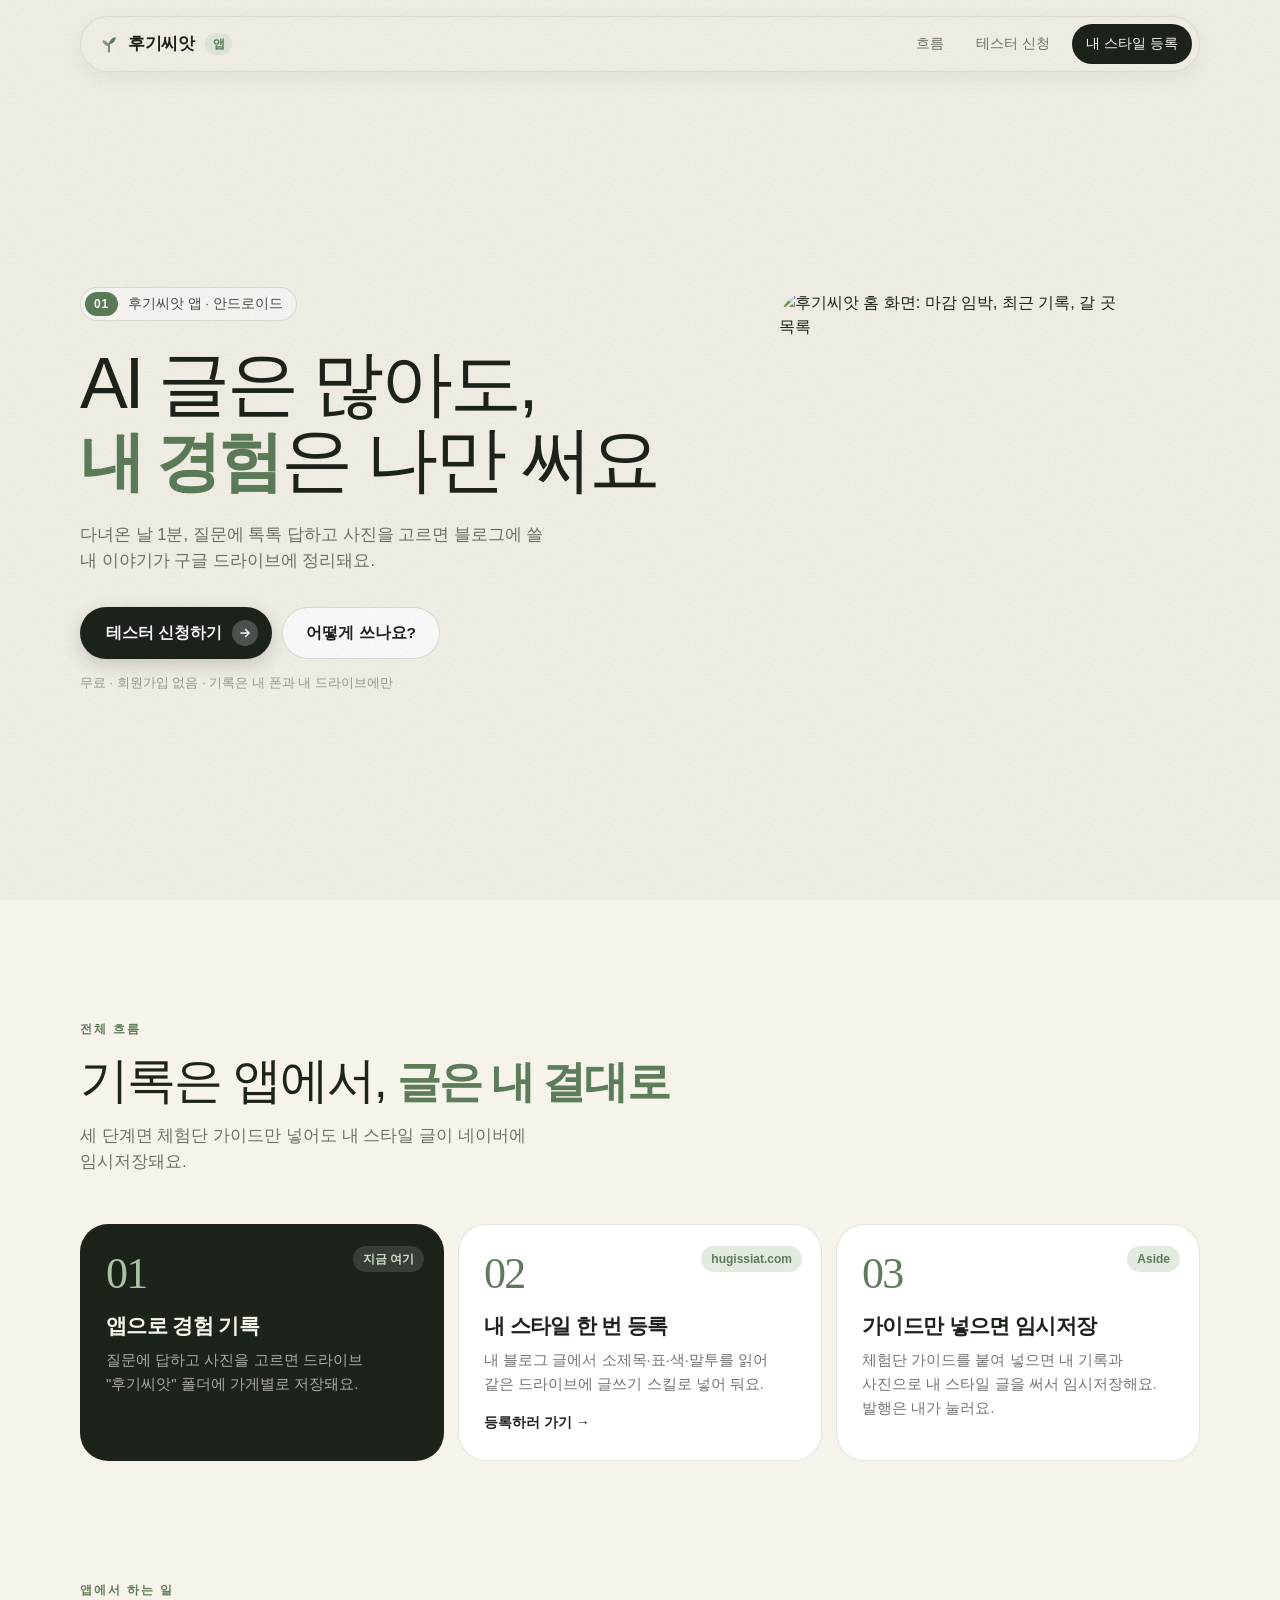
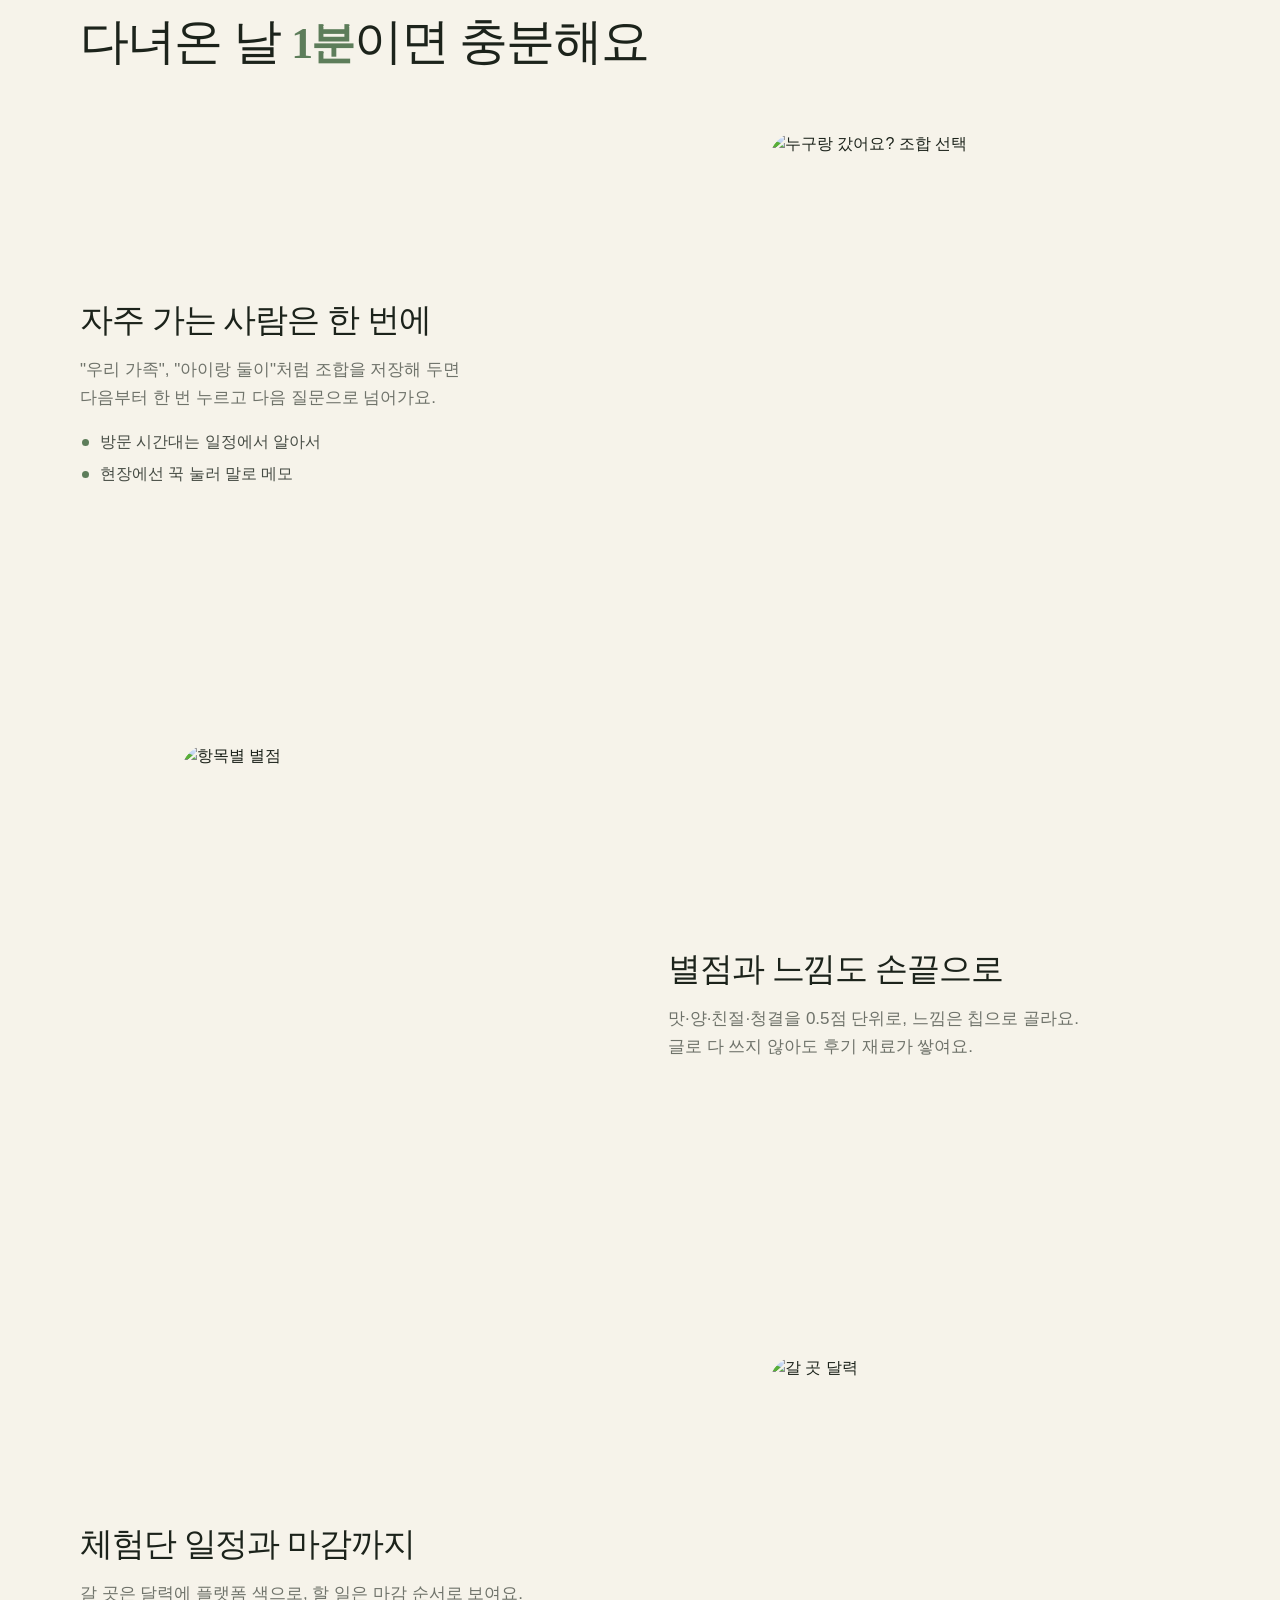
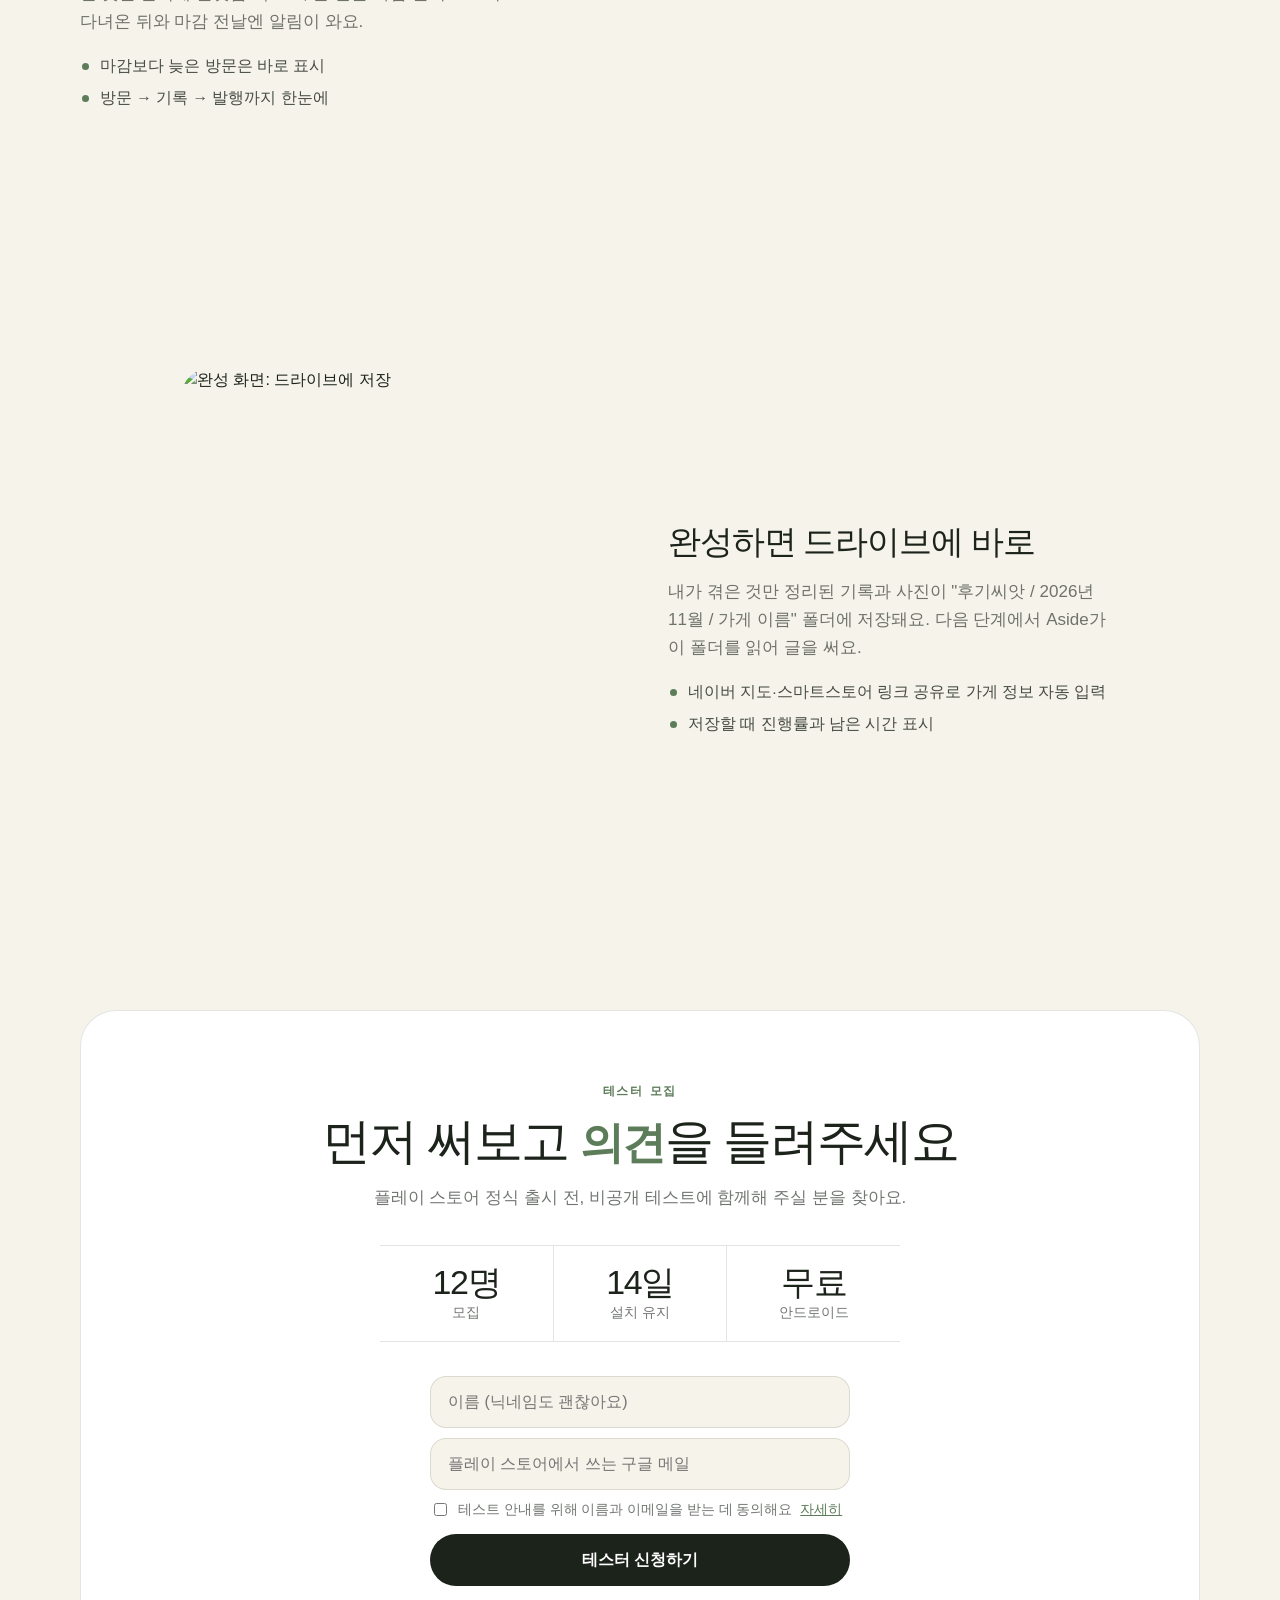
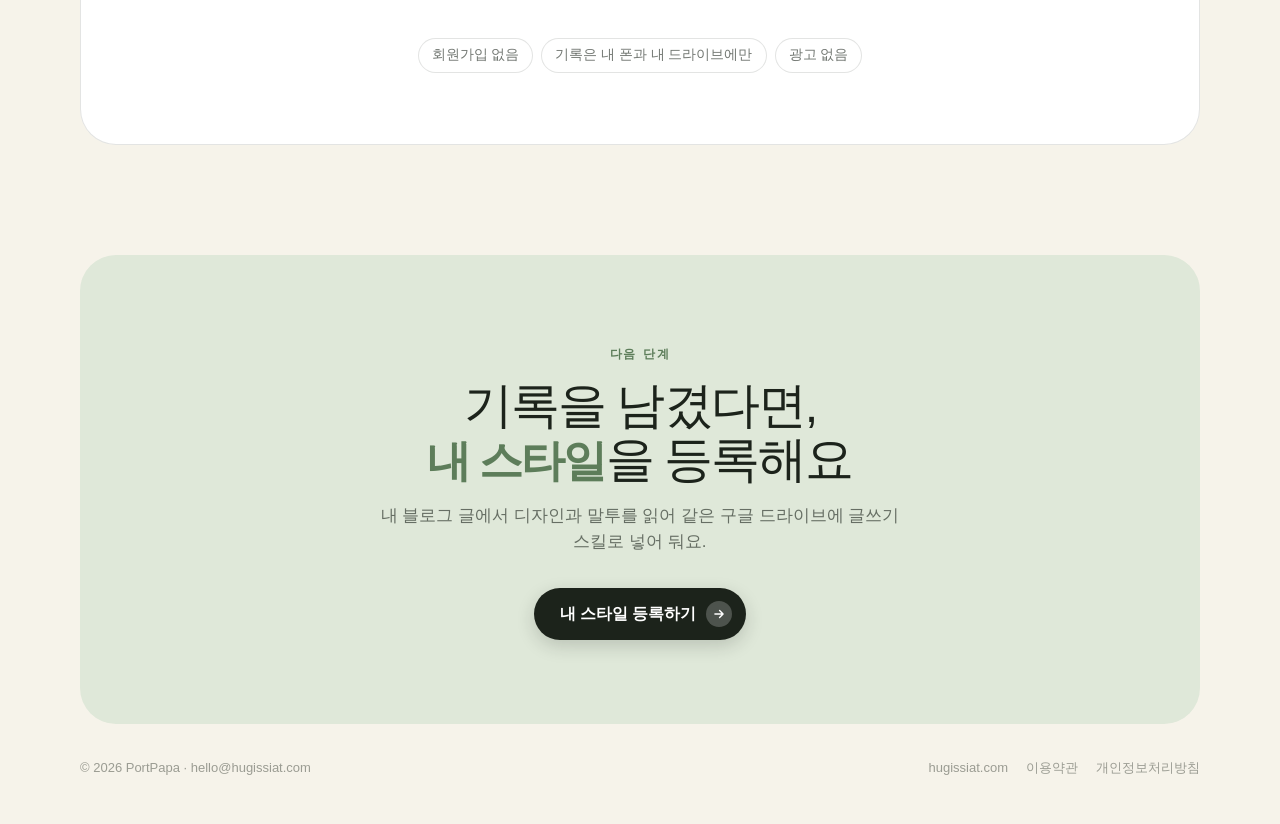
==== commit 615a77e8: "In-app browser escape; phone mockup corners" ====
--- a/public/app/index.html
+++ b/public/app/index.html
@@ -44,7 +44,7 @@
 .btn.ghost{background:#fff;color:var(--ink);box-shadow:inset 0 0 0 1px rgba(28,35,27,.14)}.btn.ghost:hover{box-shadow:inset 0 0 0 1px rgba(28,35,27,.28),0 4px 14px rgba(28,35,27,.08)}
 .btn .arr{display:inline-grid;place-items:center;width:26px;height:26px;border-radius:50%;background:rgba(255,255,255,.22);transition:transform .25s var(--ease)}.btn:hover .arr{transform:translateX(2px)}
 .micro{margin-top:14px;font-size:13px;color:var(--ink-40)}
-.phone{justify-self:center;width:min(360px,100%);border-radius:44px 44px 0 0;overflow:hidden;box-shadow:0 0 0 9px #2b3429,0 30px 70px rgba(28,35,27,.18);aspect-ratio:822/1240;align-self:end;-webkit-mask-image:linear-gradient(180deg,#000 86%,transparent);mask-image:linear-gradient(180deg,#000 86%,transparent)}
+.phone{justify-self:center;width:min(360px,100%);align-self:end;position:relative;overflow:hidden;border-radius:8.76% 8.76% 0 0/5.54% 5.54% 0 0;aspect-ratio:822/1300;-webkit-mask-image:linear-gradient(180deg,#000 84%,transparent);mask-image:linear-gradient(180deg,#000 84%,transparent);filter:drop-shadow(0 24px 40px rgba(28,35,27,.14))}
 .phone img{width:100%;display:block}
 section.s{width:min(1120px,calc(100% - 48px));margin:0 auto;padding:120px 0 0}
 .eyebrow{font-size:12px;font-weight:600;letter-spacing:.16em;color:var(--sage)}
@@ -67,7 +67,7 @@
 .feat p{margin:16px 0 0;font-size:17px;line-height:1.65;color:var(--ink-60);max-width:28rem}
 .feat ul{margin:18px 0 0;padding:0;list-style:none;display:grid;gap:8px}
 .feat li{font-size:15.5px;padding-left:20px;position:relative;color:var(--ink-80)}.feat li::before{content:'';position:absolute;left:2px;top:9px;width:7px;height:7px;border-radius:50%;background:var(--sage)}
-.shot{justify-self:center;width:min(330px,100%);border-radius:36px;overflow:hidden;background:var(--bg2);box-shadow:inset 0 0 0 1px var(--line)}
+.shot{justify-self:center;width:min(330px,100%);overflow:hidden;border-radius:8.76% 8.76% 0 0/5.54% 5.54% 0 0;aspect-ratio:822/1300;-webkit-mask-image:linear-gradient(180deg,#000 84%,transparent);mask-image:linear-gradient(180deg,#000 84%,transparent)}
 .shot img{width:100%;display:block}
 .tester{width:min(1120px,calc(100% - 48px));margin:120px auto 0;border-radius:36px;background:#fff;box-shadow:inset 0 0 0 1px var(--line);padding:72px 28px;text-align:center}
 .tester .sub2{margin-left:auto;margin-right:auto}
@@ -168,9 +168,9 @@
     </form>
     <div id="tdone" class="tdone" hidden>
       <b class="tdone-h">신청됐어요! 아래 순서대로 해주세요</b>
-      <a class="tstep" id="s1" target="_blank" rel="noopener"><i>1</i><span><b>테스터 그룹 가입</b><small>신청한 구글 계정으로 "그룹 가입"을 눌러요. 이때 테스터로 등록돼요.</small></span></a>
-      <a class="tstep" id="s2" target="_blank" rel="noopener"><i>2</i><span><b>테스트 참여하기</b><small>"테스터 되기"를 눌러요.</small></span></a>
-      <a class="tstep" id="s3" target="_blank" rel="noopener"><i>3</i><span><b>플레이 스토어에서 설치</b><small>설치 후 14일 동안 지우지 말아 주세요.</small></span></a>
+      <a class="tstep" id="s1" target="_blank" rel="noopener"><i>1</i><span><b>테스터 그룹 가입</b><small>열린 페이지 위쪽 <b>"그룹 참여"</b> 버튼 → 창에서 한 번 더 <b>"그룹 참여"</b>. "권한이 없습니다" 문구는 가입 전이라 보이는 거라 신경 안 써도 돼요.</small></span></a>
+      <a class="tstep" id="s2" target="_blank" rel="noopener"><i>2</i><span><b>테스트 참여하기</b><small>구글 페이지가 영어로만 나와요. 파란 <b>"Become a tester"</b> 버튼을 누르고 "You are a tester."가 보이면 끝이에요.</small></span></a>
+      <a class="tstep" id="s3" target="_blank" rel="noopener"><i>3</i><span><b>플레이 스토어에서 설치</b><small>휴대폰 플레이 스토어에서 "후기씨앗"을 설치하고 14일 동안 지우지 말아 주세요. 참여 직후엔 안 보일 수 있어요. 몇 분 뒤 다시 열어 보세요.</small></span></a>
       <div class="note" id="tnote"></div>
     </div>
   <div class="trust"><span>회원가입 없음</span><span>기록은 내 폰과 내 드라이브에만</span><span>광고 없음</span></div>
@@ -186,7 +186,7 @@
 
 <footer><span>© 2026 PortPapa · hello@hugissiat.com</span><nav><a href="https://hugissiat.com">hugissiat.com</a><a href="https://hugissiat.com/terms.html">이용약관</a><a href="/privacy.html">개인정보처리방침</a></nav></footer>
 <script>
-(()=>{const OPEN=false;const f=document.getElementById('tform');if(!f)return;const err=document.getElementById('terr');
+(()=>{const OPEN=true;const f=document.getElementById('tform');if(!f)return;const err=document.getElementById('terr');
 f.addEventListener('submit',async e=>{e.preventDefault();err.textContent='';const fd=new FormData(f);
   const o={name:fd.get('name'),email:fd.get('email'),website:fd.get('website'),agree:!!fd.get('agree')};
   if(!String(o.name).trim()){err.textContent='이름을 적어주세요';return}
